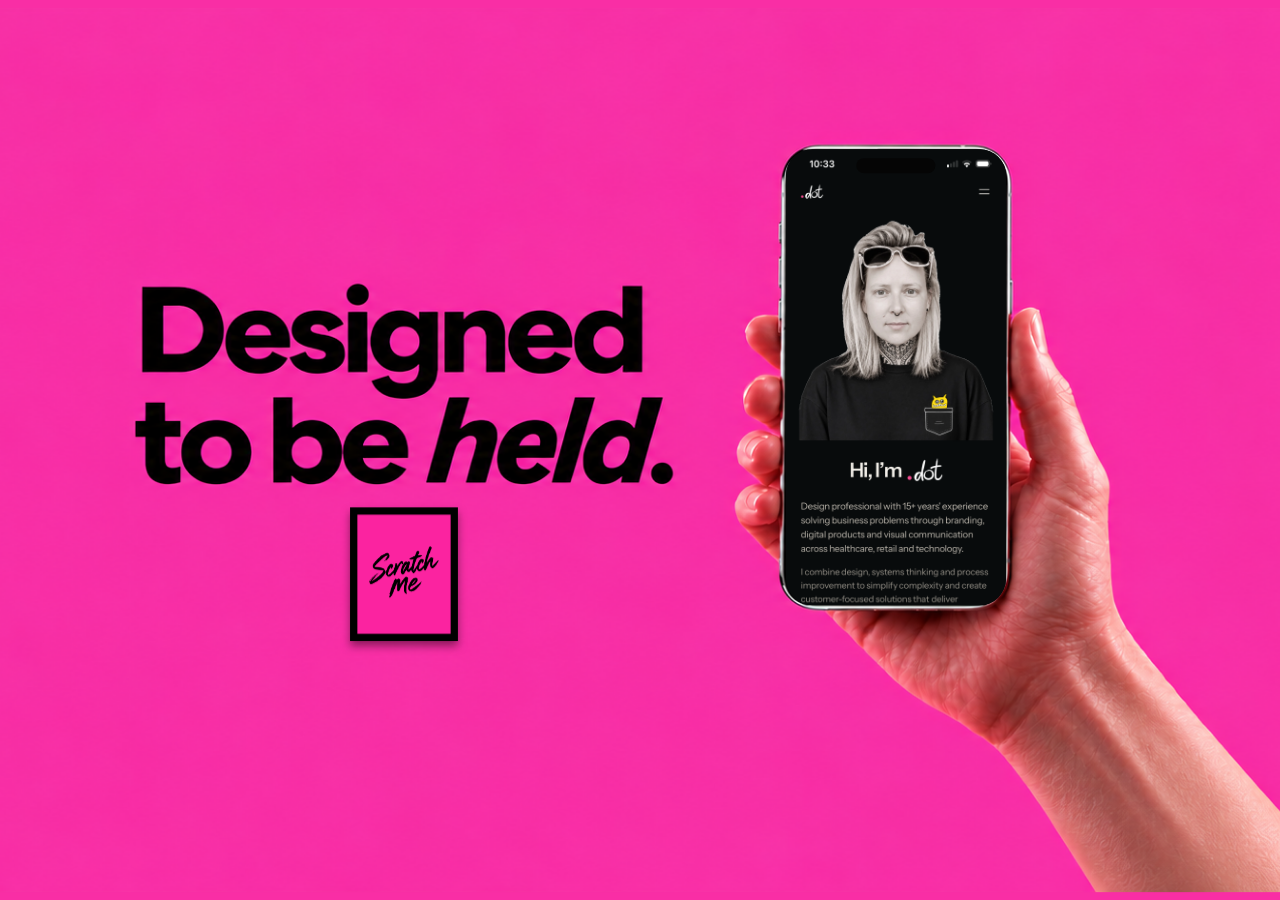
==== index.html @ 0f02c618 "Ship sharp flat scratch card at 75% size Replace the frosted overlay with the sharp black-border pin" ====
<!DOCTYPE html>
<html lang="en">
  <head>
    <meta charset="UTF-8" />
    <meta name="viewport" content="width=device-width, initial-scale=1" />
    <meta
      name="description"
      content="Dot. — design professional with 15+ years across branding, digital products and visual communication."
    />
    <title>Dot. — About</title>
    <link rel="preconnect" href="https://fonts.googleapis.com" />
    <link rel="preconnect" href="https://fonts.gstatic.com" crossorigin />
    <link
      href="https://fonts.googleapis.com/css2?family=Caveat:wght@600&family=Instrument+Sans:ital,wght@0,400;0,500;0,600;0,700;1,400&display=swap"
      rel="stylesheet"
    />
    <link rel="stylesheet" href="freedom/styles.css?v=about-42" />
    <link rel="stylesheet" href="about/theme.css?v=about-37" />
    <link rel="stylesheet" href="desktop-gate/styles.css?v=gate-18" />
  </head>
  <body class="page-about">
    <div class="desktop-gate" aria-label="Open this portfolio on your phone">
      <div class="desktop-gate__stage">
        <img
          class="desktop-gate__bg"
          src="desktop-gate/images/desktop-mobile-gate-bg.png"
          alt=""
          width="1721"
          height="914"
          decoding="async"
        />
        <div class="desktop-gate__screen" aria-hidden="true">
          <img
            class="desktop-gate__screen-img"
            src="desktop-gate/images/about-phone-screen.png"
            alt=""
            width="924"
            height="2000"
            decoding="async"
          />
          <span class="desktop-gate__island"></span>
        </div>
        <div class="desktop-gate__qr-unit">
          <div class="scratch-card">
            <div class="scratch-card__face">
              <img
                class="scratch-card__qr"
                src="desktop-gate/images/qr-design.png"
                alt="QR code — scan to open the portfolio on your phone"
                width="396"
                height="396"
                decoding="async"
              />
              <p class="scratch-card__label">Scan Me</p>
            </div>
            <canvas
              class="scratch-card__canvas"
              data-scratch-canvas
              role="img"
              aria-label="Scratch to reveal the QR code"
            ></canvas>
          </div>
        </div>
      </div>
    </div>

    <a class="skip-link" href="#main">Skip to content</a>

    <header class="site-header">
      <div class="site-header__inner">
        <a class="site-mark" href="/design/" aria-current="page">
          <picture>
            <source
              srcset="freedom/images/dot-wordmark.webp?v=nav-2"
              type="image/webp"
            />
            <img
              class="site-mark__img"
              src="freedom/images/dot-wordmark.png?v=nav-2"
              alt="Dot."
              width="396"
              height="254"
            />
          </picture>
        </a>
        <button
          class="menu-button"
          type="button"
          aria-label="Menu"
          aria-expanded="false"
          aria-controls="site-nav"
        >
          <span class="menu-button__line" aria-hidden="true"></span>
          <span class="menu-button__line" aria-hidden="true"></span>
        </button>
      </div>
      <nav id="site-nav" class="site-nav" aria-label="Primary" aria-hidden="true">
        <ul class="site-nav__list">
          <li>
            <a class="site-nav__link" href="/design/freedom/">Freedom</a>
          </li>
          <li>
            <a class="site-nav__link" href="/design/navi/">Navi</a>
          </li>
          <li>
            <a class="site-nav__link" href="/design/selected-work/">Selected Work</a>
          </li>
          <li>
            <a class="site-nav__link" href="/design/" aria-current="page">About</a>
          </li>
        </ul>
      </nav>
    </header>

    <main id="main">
      <!-- 01 INTRO -->
      <section class="about-hero" id="top" aria-labelledby="about-title">
        <figure class="about-hero__portrait reveal">
          <div class="portrait-stage">
            <picture>
              <source srcset="about/images/dot-portrait.webp" type="image/webp" />
              <img
                class="portrait-stage__photo"
                src="about/images/dot-portrait.png"
                alt="Dot., black-and-white portrait with a yellow monster peeking from a shirt pocket."
                width="1174"
                height="1329"
                decoding="async"
                fetchpriority="high"
              />
            </picture>
            <!-- Hides the baked-in monster so the animated overlay can move cleanly -->
            <img
              class="portrait-monster-blocker"
              src="about/images/monster-blocker.webp"
              alt=""
              width="1174"
              height="1329"
              decoding="async"
              aria-hidden="true"
              draggable="false"
            />
            <img
              class="portrait-monster"
              src="about/images/pocket-monster.webp"
              alt=""
              width="96"
              height="163"
              decoding="async"
              aria-hidden="true"
              draggable="false"
              data-pocket-monster
            />
            <!-- Pocket lip/fabric sits above the monster -->
            <img
              class="portrait-pocket"
              src="about/images/pocket-front.webp"
              alt=""
              width="1174"
              height="1329"
              decoding="async"
              aria-hidden="true"
              draggable="false"
            />
          </div>
        </figure>
        <div class="about-hero__copy about-wrap">
          <h1 class="about-hero__intro" id="about-title" data-intro-lockup>
            <span class="about-hero__hello">Hi, I’m</span>
            <picture class="about-hero__mark">
              <source
                srcset="about/images/dot-wordmark.webp?v=about-33"
                type="image/webp"
              />
              <img
                class="about-hero__wordmark"
                src="about/images/dot-wordmark.png?v=about-33"
                alt="Dot."
                width="396"
                height="254"
                decoding="async"
              />
            </picture>
          </h1>
          <p class="about-hero__lede reveal">
            Design professional with 15+ years' experience solving business
            problems through branding, digital products and visual communication
            across healthcare, retail and technology.
          </p>
          <p class="about-hero__body reveal">
            I combine design, systems thinking and process improvement to
            simplify complexity and create customer-focused solutions that
            deliver measurable business value.
          </p>
        </div>
      </section>

      <!-- 02 SNAPSHOT -->
      <section
        class="about-section"
        aria-labelledby="snapshot-title"
        id="snapshot"
      >
        <div class="about-wrap about-wrap--wide">
          <h2 class="about-kicker reveal" id="snapshot-title">
            Professional Snapshot
          </h2>
          <span class="about-rule reveal" aria-hidden="true"></span>

          <div class="snapshot-grid">
            <article class="snapshot-item reveal">
              <!-- person / profile outline -->
              <svg class="about-icon" viewBox="0 0 48 48" aria-hidden="true">
                <circle cx="24" cy="16" r="7.5" />
                <path d="M10 40c2.4-8.2 8.2-12.5 14-12.5S35.6 31.8 38 40" />
              </svg>
              <p class="snapshot-item__stat">15+</p>
              <p class="snapshot-item__label">
                years’ experience<br />
                across healthcare,<br />
                retail and technology
              </p>
            </article>

            <article class="snapshot-item reveal">
              <!-- medical / healthcare bag with cross -->
              <svg class="about-icon" viewBox="0 0 48 48" aria-hidden="true">
                <path d="M16 18V14.5a8 8 0 0 1 16 0V18" />
                <rect x="8" y="18" width="32" height="22" rx="3.5" />
                <path d="M24 24.5v11M18.5 30h11" />
              </svg>
              <p class="snapshot-item__stat">500+</p>
              <p class="snapshot-item__label">
                Independent pharmacies<br />
                supported
              </p>
            </article>

            <article class="snapshot-item reveal">
              <!-- buildings / business -->
              <svg class="about-icon" viewBox="0 0 48 48" aria-hidden="true">
                <path d="M6 40V18l10-8 10 8v22" />
                <path d="M16 40V22h10v18" />
                <path d="M26 40V16l8-6 8 5v25" />
                <path d="M6 40h36" />
                <path d="M19.5 26h3M19.5 31h3M31.5 24h3M31.5 29h3" />
              </svg>
              <p class="snapshot-item__stat">8</p>
              <p class="snapshot-item__label">
                brands &amp; businesses<br />
                managed across a<br />
                fast-paced, shared<br />
                services environment
              </p>
            </article>

            <article class="snapshot-item reveal">
              <!-- CV brain mark (supplied icon) -->
              <img
                class="about-icon about-icon--img"
                src="about/images/brain-icon.webp"
                alt=""
                width="48"
                height="48"
                decoding="async"
              />
              <p class="snapshot-item__stat">AI</p>
              <p class="snapshot-item__label">
                as a bridge<br />
                between human<br />
                creativity and smarter<br />
                solutions
              </p>
            </article>
          </div>
        </div>
      </section>

      <!-- 03 EXPERTISE -->
      <section
        class="about-section"
        aria-labelledby="expertise-title"
        id="expertise"
      >
        <div class="about-wrap">
          <h2 class="about-kicker reveal" id="expertise-title">
            Areas of Expertise
          </h2>
          <span class="about-rule reveal" aria-hidden="true"></span>

          <div class="expertise-stack">
            <div class="expertise-block reveal">
              <!-- person + star -->
              <svg class="about-icon" viewBox="0 0 48 48" aria-hidden="true">
                <circle cx="18" cy="15" r="6.5" />
                <path d="M6 38c2-7.2 7-11 12-11" />
                <path
                  d="M33.5 11.5l1.6 3.4 3.7.5-2.7 2.6.7 3.7-3.3-1.8-3.3 1.8.7-3.7-2.7-2.6 3.7-.5z"
                />
              </svg>
              <h3 class="expertise-block__title">
                Strategy &amp;<br />
                Leadership
              </h3>
              <ul class="expertise-list">
                <li>Systems thinking</li>
                <li>Process improvement</li>
                <li>Stakeholder management</li>
                <li>Cross-functional collaboration</li>
                <li>Project delivery</li>
              </ul>
            </div>

            <div class="expertise-block reveal">
              <!-- pencil -->
              <svg class="about-icon" viewBox="0 0 48 48" aria-hidden="true">
                <path d="M28.5 8.5l11 11L20 39H9V28L28.5 8.5z" />
                <path d="M24.5 12.5l11 11" />
                <path d="M9 39l4.5-1.2" />
              </svg>
              <h3 class="expertise-block__title">
                Design &amp;<br />
                Communication
              </h3>
              <ul class="expertise-list">
                <li>Brand strategy</li>
                <li>Visual communication</li>
                <li>UX/UI collaboration</li>
                <li>Executive presentation design</li>
                <li>Information architecture</li>
              </ul>
            </div>
          </div>
        </div>
      </section>

      <!-- 04 PERSONALITY -->
      <section class="about-quote" aria-label="Personality">
        <div class="about-wrap">
          <figure class="about-quote__bubble" data-quote-bubble>
            <span class="about-quote__mark" aria-hidden="true">“</span>
            <blockquote class="about-quote__body">
              <p class="about-quote__lead">
                Some days<br />
                I amaze myself.
              </p>
              <p class="about-quote__aside">
                Other days<br />
                I put my keys in the<br />
                <span class="about-quote__punch">fridge.</span>
              </p>
            </blockquote>
          </figure>
        </div>
      </section>

      <!-- 05 CAREER -->
      <section
        class="about-section"
        aria-labelledby="career-title"
        id="career"
      >
        <div class="about-wrap">
          <h2 class="about-kicker reveal" id="career-title">
            Career Experience
          </h2>
          <span class="about-rule reveal" aria-hidden="true"></span>

          <div class="career-timeline" data-career-timeline>
            <div class="career-timeline__rail" aria-hidden="true"></div>
            <div class="career-timeline__dot" aria-hidden="true"></div>

            <article class="career-entry reveal">
              <p class="career-entry__dates">2020 – Present</p>
              <h3 class="career-entry__role">
                Design Manager | NAVI Group | Dublin
              </h3>
              <p class="career-entry__summary">
                Provide strategic creative support across multiple healthcare,
                retail and technology businesses within the NAVI Group,
                balancing competing priorities while maintaining consistent
                brand standards and delivering commercially focused design
                solutions.
              </p>
              <ul class="career-entry__list">
                <li>
                  Support integrated campaigns across hundreds of independent
                  pharmacies.
                </li>
                <li>
                  Maintain brand consistency across CarePlus Pharmacy, StayWell
                  Pharmacy, Axium Buying Group, ScreenVend, DispenSense and
                  Thera Pharmaceuticals.
                </li>
                <li>
                  Produce strategic presentations and communications for An
                  Post, Pfizer, Brown Thomas, Dunnes Stores, Arnotts and
                  Uniphar.
                </li>
                <li>
                  Develop concepts from initial brief through production while
                  maintaining exceptional quality and attention to detail.
                </li>
                <li>
                  Lead branding, marketing campaigns, packaging, digital
                  communications and customer-facing creative projects.
                </li>
                <li>
                  Manage mobile applications, touchscreen interfaces, ordering
                  platforms and executive presentations.
                </li>
                <li>
                  Partner with commercial, marketing, software development and
                  senior leadership teams to translate business requirements
                  into practical visual solutions.
                </li>
                <li>
                  Introduce structured creative workflows that strengthen
                  collaboration and reduce rework.
                </li>
              </ul>
            </article>

            <article class="career-entry reveal">
              <p class="career-entry__dates">2018 – 2020</p>
              <h3 class="career-entry__role">
                Senior Graphic Designer | NAVI Group | Dublin
              </h3>
              <ul class="career-entry__list">
                <li>
                  Delivered integrated print, digital and experiential
                  campaigns across multiple organisations.
                </li>
                <li>
                  Produced executive presentations, conference branding,
                  exhibition graphics, promotional materials and advertising
                  campaigns.
                </li>
                <li>
                  Maintained brand standards, design systems and visual
                  consistency across multiple organisations.
                </li>
                <li>
                  Collaborated with UX, marketing and commercial teams to
                  improve customer experience and campaign effectiveness.
                </li>
                <li>
                  Supported annual conferences through stage concepts,
                  invitations, signage, awards, sponsorship materials and
                  presentations.
                </li>
              </ul>
            </article>

            <article class="career-entry reveal">
              <p class="career-entry__dates">2016 – 2018</p>
              <h3 class="career-entry__role">
                Graphic Designer | CarePlus Pharmacy, Axium Buying Group &amp;
                Thera Pharmaceuticals | Dublin
              </h3>
              <ul class="career-entry__list">
                <li>
                  Managed monthly promotional campaigns across print and digital
                  platforms.
                </li>
                <li>
                  Designed catalogues, POS, vehicle graphics, seasonal
                  campaigns, online banners and customer communications.
                </li>
                <li>
                  Worked closely with commercial and marketing teams to support
                  sales objectives and strengthen brand awareness.
                </li>
                <li>
                  Balanced multiple projects while ensuring consistency,
                  accuracy and on-time delivery.
                </li>
              </ul>
            </article>

            <article class="career-entry career-entry--freelance reveal">
              <p class="career-entry__dates">Freelance</p>
              <h3 class="career-entry__role">
                Brand &amp; Design Consultant
              </h3>
              <p class="career-entry__summary">
                Worked directly with business owners to understand their goals
                before developing brands and visual communication that supported
                their business. The freedom to work closely with clients allowed
                me to challenge ideas, simplify complexity and create practical
                design solutions rather than simply responding to a brief.
              </p>
            </article>
          </div>
        </div>
      </section>

      <!-- 06 EDUCATION -->
      <section
        class="about-section"
        aria-labelledby="education-title"
        id="education"
      >
        <div class="about-wrap">
          <h2 class="about-kicker reveal" id="education-title">Education</h2>
          <span class="about-rule reveal" aria-hidden="true"></span>
          <p class="edu-title reveal">Bachelor of Design (Honours)</p>
          <p class="edu-meta reveal">
            Visual Communication<br />
            National College of Art &amp; Design (NCAD), Dublin
          </p>
          <p class="edu-dates reveal">2005–2009</p>
        </div>
      </section>

      <!-- 08 AI PHILOSOPHY -->
      <section
        class="about-section about-section--tight"
        aria-labelledby="ai-title"
        id="ai"
      >
        <div class="about-wrap">
          <h2 class="about-kicker reveal" id="ai-title">AI Philosophy</h2>
          <span class="about-rule reveal" aria-hidden="true"></span>
          <p class="ai-copy reveal">
            AI doesn't replace good design - it amplifies good thinking. I use
            it to research, challenge assumptions, organise information,
            accelerate production and bridge the gap between business problems
            and creative solutions.
            <strong
              >The thinking, judgement and decisions remain human.</strong
            >
          </p>
        </div>
      </section>

      <!-- 09 CV SKILL ICONS (traced from CV icon row) -->
      <section
        class="about-section about-section--tight about-section--apps"
        aria-label="Applications"
        id="apps"
      >
        <div class="about-wrap">
          <ul class="app-icons reveal">
            <li>
              <svg class="app-icon" viewBox="0 0 40 40" aria-hidden="true">
                <rect x="3.2" y="3.2" width="33.6" height="33.6" rx="8.2" />
                <text x="20" y="26.8" text-anchor="middle" class="app-icon__mark">
                  Ai
                </text>
              </svg>
              <span class="visually-hidden">Adobe Illustrator</span>
            </li>
            <li>
              <svg class="app-icon" viewBox="0 0 40 40" aria-hidden="true">
                <rect x="3.2" y="3.2" width="33.6" height="33.6" rx="8.2" />
                <text x="20" y="26.8" text-anchor="middle" class="app-icon__mark">
                  Id
                </text>
              </svg>
              <span class="visually-hidden">Adobe InDesign</span>
            </li>
            <li>
              <svg class="app-icon" viewBox="0 0 40 40" aria-hidden="true">
                <rect x="3.2" y="3.2" width="33.6" height="33.6" rx="8.2" />
                <text x="20" y="26.8" text-anchor="middle" class="app-icon__mark">
                  Ps
                </text>
              </svg>
              <span class="visually-hidden">Adobe Photoshop</span>
            </li>
            <li>
              <img
                class="app-icon app-icon--img"
                src="about/images/fi-icon.webp"
                alt=""
                width="40"
                height="40"
                decoding="async"
              />
              <span class="visually-hidden">Fi</span>
            </li>
            <li>
              <img
                class="app-icon app-icon--img"
                src="about/images/tilda-icon.webp"
                alt=""
                width="40"
                height="40"
                decoding="async"
              />
              <span class="visually-hidden">Tilda</span>
            </li>
            <li>
              <img
                class="app-icon app-icon--img"
                src="about/images/figma-icon.webp"
                alt=""
                width="40"
                height="40"
                decoding="async"
              />
              <span class="visually-hidden">Figma</span>
            </li>
            <li>
              <svg class="app-icon" viewBox="0 0 40 40" aria-hidden="true">
                <g transform="translate(20,20)">
                  <path
                    d="M-1.6-3.4C-1.6-8.5-4.8-12.2-8.6-12.2C-12.4-12.2-14.8-8.8-14.8-5.2C-14.8-1.2-11.2 1.6-7.2 3.4C-4.2 4.8-1.6 4.2-1.6 1.2"
                  />
                  <path
                    d="M-1.6-3.4C-1.6-8.5-4.8-12.2-8.6-12.2C-12.4-12.2-14.8-8.8-14.8-5.2C-14.8-1.2-11.2 1.6-7.2 3.4C-4.2 4.8-1.6 4.2-1.6 1.2"
                    transform="rotate(60)"
                  />
                  <path
                    d="M-1.6-3.4C-1.6-8.5-4.8-12.2-8.6-12.2C-12.4-12.2-14.8-8.8-14.8-5.2C-14.8-1.2-11.2 1.6-7.2 3.4C-4.2 4.8-1.6 4.2-1.6 1.2"
                    transform="rotate(120)"
                  />
                  <path
                    d="M-1.6-3.4C-1.6-8.5-4.8-12.2-8.6-12.2C-12.4-12.2-14.8-8.8-14.8-5.2C-14.8-1.2-11.2 1.6-7.2 3.4C-4.2 4.8-1.6 4.2-1.6 1.2"
                    transform="rotate(180)"
                  />
                  <path
                    d="M-1.6-3.4C-1.6-8.5-4.8-12.2-8.6-12.2C-12.4-12.2-14.8-8.8-14.8-5.2C-14.8-1.2-11.2 1.6-7.2 3.4C-4.2 4.8-1.6 4.2-1.6 1.2"
                    transform="rotate(240)"
                  />
                  <path
                    d="M-1.6-3.4C-1.6-8.5-4.8-12.2-8.6-12.2C-12.4-12.2-14.8-8.8-14.8-5.2C-14.8-1.2-11.2 1.6-7.2 3.4C-4.2 4.8-1.6 4.2-1.6 1.2"
                    transform="rotate(300)"
                  />
                  <polygon
                    points="0,-2.6 2.25,-1.3 2.25,1.3 0,2.6 -2.25,1.3 -2.25,-1.3"
                  />
                </g>
              </svg>
              <span class="visually-hidden">ChatGPT / OpenAI</span>
            </li>
            <li>
              <img
                class="app-icon app-icon--img"
                src="about/images/claude-icon.webp"
                alt=""
                width="40"
                height="40"
                decoding="async"
              />
              <span class="visually-hidden">Claude</span>
            </li>
            <li>
              <img
                class="app-icon app-icon--img"
                src="about/images/cursor-icon.webp"
                alt=""
                width="40"
                height="40"
                decoding="async"
              />
              <span class="visually-hidden">Cursor</span>
            </li>
            <li>
              <img
                class="app-icon app-icon--img"
                src="about/images/codecrafters-icon.webp"
                alt=""
                width="40"
                height="40"
                decoding="async"
              />
              <span class="visually-hidden">Codecrafters</span>
            </li>
            <li>
              <img
                class="app-icon app-icon--img"
                src="about/images/brain-icon.webp"
                alt=""
                width="40"
                height="40"
                decoding="async"
              />
              <span class="visually-hidden">Thinking</span>
            </li>
          </ul>
        </div>
      </section>
</main>

    <nav class="site-end-nav" aria-label="Site">
      <ul class="site-end-nav__list">
        <li>
          <a class="site-end-nav__link" href="/design/freedom/">Freedom</a>
        </li>
        <li>
          <a class="site-end-nav__link" href="/design/navi/">Navi</a>
        </li>
        <li>
          <a class="site-end-nav__link" href="/design/selected-work/">Selected Work</a>
        </li>
        <li>
          <a class="site-end-nav__link is-current" href="/design/" aria-current="page">About</a>
        </li>
      </ul>
    </nav>

    <script src="freedom/main.js?v=about-37" defer></script>
    <script src="about/about.js?v=about-37" defer></script>
    <script src="desktop-gate/gate.js?v=gate-18" defer></script>
  </body>
</html>
---- freedom/styles.css ----
/* Freedom — Case Study
   Mobile-first. Art direction follows the approved mockup.
   Product imagery uses supplied presentation assets only. */

:root {
  --bg: #080b0c;
  --text: #f2efe9;
  --text-muted: #9a958c;
  --text-soft: #c4beb4;
  --accent: #e7b89b;
  --line: rgba(242, 239, 233, 0.1);
  --bubble: rgba(20, 24, 26, 0.88);
  --pad-x: clamp(24px, 6.8vw, 28px);
  --section-gap: clamp(100px, 28vw, 140px);
  --label-gap: clamp(24px, 7vw, 32px);
  --title-gap: clamp(24px, 7vw, 32px);
  --visual-gap: clamp(40px, 12vw, 56px);
  --header-h: 56px;
  --ease-out: cubic-bezier(0.22, 1, 0.36, 1);
  color-scheme: dark;
}

*,
*::before,
*::after {
  box-sizing: border-box;
}

html {
  scroll-behavior: smooth;
  -webkit-text-size-adjust: 100%;
  text-size-adjust: 100%;
}

@media (prefers-reduced-motion: reduce) {
  html {
    scroll-behavior: auto;
  }
}

body {
  margin: 0;
  min-height: 100vh;
  background: var(--bg);
  color: var(--text);
  font-family: "Instrument Sans", system-ui, sans-serif;
  font-size: 1.0625rem;
  line-height: 1.65;
  font-weight: 400;
  letter-spacing: -0.011em;
  -webkit-font-smoothing: antialiased;
  -moz-osx-font-smoothing: grayscale;
  overflow-x: clip;
}

img {
  display: block;
  max-width: 100%;
  height: auto;
}

figure {
  margin: 0;
}

a {
  color: inherit;
  text-decoration: none;
}

button {
  font: inherit;
  color: inherit;
  background: none;
  border: 0;
  padding: 0;
  cursor: pointer;
}

.skip-link {
  position: absolute;
  top: 0;
  left: var(--pad-x);
  z-index: 100;
  padding: 0.65rem 0.9rem;
  background: var(--text);
  color: var(--bg);
  border-radius: 0 0 6px 6px;
  transform: translateY(-120%);
  transition: transform 0.2s var(--ease-out);
}

.skip-link:focus {
  transform: translateY(0);
  outline: 2px solid var(--accent);
  outline-offset: 2px;
}

/* ——— Header ——— */

.site-header {
  position: sticky;
  top: 0;
  z-index: 50;
  background: var(--bg);
}

.site-header__inner {
  display: flex;
  align-items: center;
  justify-content: space-between;
  height: var(--header-h);
  padding: 0 var(--pad-x);
  max-width: 72rem;
  margin: 0 auto;
}

.site-mark {
  display: inline-flex;
  align-items: center;
  line-height: 0;
  padding: 0.45rem 0;
  color: inherit;
  text-decoration: none;
}

.site-mark picture {
  display: block;
  line-height: 0;
}

.site-mark__img {
  display: block;
  height: 1.55rem;
  width: auto;
  max-width: none;
}

.menu-button {
  display: grid;
  gap: 6px;
  width: 44px;
  height: 44px;
  place-content: center;
  margin-right: -10px;
  opacity: 0.9;
  position: relative;
  z-index: 52;
}

.menu-button__line {
  display: block;
  width: 18px;
  height: 1.5px;
  background: var(--text);
  transition: transform 0.25s var(--ease-out), opacity 0.2s var(--ease-out);
}

.menu-button[aria-expanded="true"] .menu-button__line:first-child {
  transform: translateY(3.75px) rotate(45deg);
}

.menu-button[aria-expanded="true"] .menu-button__line:last-child {
  transform: translateY(-3.75px) rotate(-45deg);
}

/* ——— Site nav (burger) ——— */

.site-nav {
  position: fixed;
  inset: var(--header-h) 0 0 0;
  z-index: 48;
  background: var(--bg);
  padding: clamp(2.25rem, 9vw, 3.75rem) var(--pad-x) clamp(3rem, 10vw, 4.5rem);
  opacity: 0;
  visibility: hidden;
  pointer-events: none;
  transition:
    opacity 0.28s var(--ease-out),
    visibility 0.28s var(--ease-out);
}

.site-nav.is-open {
  opacity: 1;
  visibility: visible;
  pointer-events: auto;
}

.site-nav__list {
  list-style: none;
  margin: 0 auto;
  padding: 0;
  max-width: 72rem;
  display: flex;
  flex-direction: column;
  gap: clamp(1.15rem, 4vw, 1.6rem);
}

.site-nav__link {
  display: inline-block;
  font-size: clamp(1.85rem, 8vw, 2.75rem);
  font-weight: 600;
  letter-spacing: -0.035em;
  line-height: 1.1;
  color: var(--text);
  transition: color 0.2s var(--ease-out);
}

.site-nav__link:hover,
.site-nav__link:focus-visible {
  color: var(--accent);
  outline: none;
}

.site-nav__link[aria-current="page"] {
  color: var(--accent);
}

body.nav-open {
  overflow: hidden;
}

/* ——— Layout ——— */

.section {
  padding-block: var(--section-gap);
}

.section--hero {
  padding-top: clamp(1.75rem, 6vw, 2.75rem);
  padding-bottom: calc(var(--section-gap) / 2);
}

.section__inner {
  width: 100%;
  max-width: 42rem;
  margin: 0 auto;
  padding-inline: var(--pad-x);
}

/* ——— Type ——— */

.eyebrow {
  margin: 0 0 var(--label-gap);
  font-size: 0.75rem;
  font-weight: 500;
  letter-spacing: 0.14em;
  text-transform: uppercase;
  color: var(--accent);
}

.section-label {
  margin: 0 0 var(--label-gap);
  font-size: 0.75rem;
  font-weight: 500;
  letter-spacing: 0.12em;
  text-transform: uppercase;
  color: var(--accent);
}

.hero__title,
.section-title {
  margin: 0;
  font-weight: 600;
  letter-spacing: -0.035em;
  line-height: 1.12;
  color: var(--text);
  text-wrap: pretty;
}

.hero__title {
  font-size: clamp(1.9rem, 7.4vw, 2.4rem);
  max-width: 17ch;
}

.section-title {
  font-size: clamp(1.65rem, 6.6vw, 2.1rem);
  max-width: 17ch;
}

.lede {
  margin: var(--title-gap) 0 0;
  max-width: 32ch;
  font-size: clamp(1.05rem, 3.8vw, 1.15rem);
  line-height: 1.55;
  color: var(--text-soft);
  text-wrap: pretty;
}

.body-copy {
  margin: var(--title-gap) 0 0;
  max-width: 36rem;
  font-size: 1.0625rem;
  line-height: 1.7;
  color: var(--text-soft);
  text-wrap: pretty;
}

.statement {
  margin: var(--title-gap) 0 0;
  max-width: 15ch;
  font-size: clamp(1.75rem, 7vw, 2.2rem);
  font-weight: 600;
  letter-spacing: -0.038em;
  line-height: 1.15;
  color: var(--text);
  text-wrap: pretty;
}

.section--problem .body-copy {
  margin-top: clamp(1.75rem, 5vw, 2.25rem);
}

/* Problem section: 64px below final bubble to next section label */
.section--problem {
  padding-top: calc(var(--section-gap) / 2);
  padding-bottom: 0;
  margin-bottom: calc(64px - var(--section-gap));
}

/* Halve empty space after Overview mockup before section 03 */
.section--idea {
  padding-bottom: calc(var(--section-gap) / 2);
}

.section--sides {
  padding-top: calc(var(--section-gap) / 2);
  padding-bottom: calc(var(--section-gap) / 2);
}

/* Part two: match Section 01 vertical rhythm */
.section--companions,
.section--privacy,
.section--demo,
.section--role {
  padding-top: calc(var(--section-gap) / 2);
  padding-bottom: calc(var(--section-gap) / 2);
}

/* Tighten only the personality → process transition (~30%) */
.section--personality {
  padding-top: calc(var(--section-gap) / 2);
  padding-bottom: calc(var(--section-gap) * 0.35);
}

.section--process {
  padding-top: calc(var(--section-gap) * 0.35);
  padding-bottom: calc(var(--section-gap) / 2);
}

/* ——— Emotional fragments (centred vertical stack) ——— */

.fragments {
  display: flex;
  flex-direction: column;
  align-items: center;
  gap: 20px;
  width: 100%;
  margin: 64px 0 0;
  padding: 0;
  min-height: 0;
  height: auto;
  justify-content: flex-start;
}

.fragment {
  position: relative;
  margin: 0;
  width: calc(100% - 48px);
  max-width: none;
  box-sizing: border-box;
  padding: 24px 30px;
  border-radius: 0.75rem;
  background: var(--bubble);
  border: 1px solid rgba(242, 239, 233, 0.08);
  box-shadow: 0 10px 28px rgba(0, 0, 0, 0.28);
  font-size: clamp(1.05rem, 4.2vw, 1.2rem);
  font-weight: 500;
  font-style: italic;
  letter-spacing: -0.02em;
  line-height: 1.35;
  color: var(--text);
  text-align: center;
  text-wrap: pretty;
  align-self: center;
  display: flex;
  align-items: center;
  justify-content: center;
}

/* Speech-bubble tail — bottom centre */
.fragment::after {
  content: "";
  position: absolute;
  bottom: -5px;
  left: 50%;
  width: 10px;
  height: 10px;
  margin-left: -5px;
  background: var(--bubble);
  border-right: 1px solid rgba(242, 239, 233, 0.08);
  border-bottom: 1px solid rgba(242, 239, 233, 0.08);
  transform: rotate(45deg);
}

/* Same width for all — content may wrap to ≤2 lines */
.fragment:nth-child(1),
.fragment:nth-child(2),
.fragment:nth-child(3),
.fragment:nth-child(4) {
  max-width: none;
  width: calc(100% - 48px);
}

/* Prefer single-line short phrases */
.fragment:nth-child(2),
.fragment:nth-child(3) {
  white-space: nowrap;
}

/* ——— Presentation visuals ——— */

.visual {
  width: 100vw;
  max-width: none;
  margin: var(--visual-gap) 0 0;
  margin-inline: calc(50% - 50vw);
}

.visual img {
  width: 100%;
  height: auto;
  background: var(--bg);
}

/* Hero & Idea stay edge-integrated — no card chrome */
.visual--hero,
.visual--idea {
  width: 100vw;
}

/* Patricia cinematic mockup — full-bleed on mobile like Overview */
.visual--patricia {
  width: 100vw;
  max-width: none;
  margin-top: var(--visual-gap);
  margin-inline: calc(50% - 50vw);
}

.visual--patricia img {
  width: 100%;
  height: auto;
  background: var(--bg);
}

/* ——— Concepts ——— */

.concepts {
  display: grid;
  gap: 1.5rem;
  margin-top: clamp(2rem, 7vw, 2.75rem);
}

.concept {
  padding-top: 1.15rem;
  border-top: 1px solid var(--line);
}

.concept__label {
  margin: 0 0 0.4rem;
  font-size: 0.75rem;
  font-weight: 500;
  letter-spacing: 0.14em;
  text-transform: uppercase;
  color: var(--accent);
}

.concept__text {
  margin: 0;
  font-size: 1.125rem;
  line-height: 1.45;
  color: var(--text);
  letter-spacing: -0.015em;
}

.section--sides .body-copy {
  margin-top: clamp(2rem, 6vw, 2.5rem);
}

/* ——— Second half ——— */

.support-line {
  margin: clamp(1.5rem, 5vw, 2rem) 0 0;
  max-width: 28ch;
  font-size: 1.125rem;
  font-weight: 500;
  letter-spacing: -0.02em;
  line-height: 1.45;
  color: var(--text);
  text-wrap: pretty;
}

.support-line--centred {
  max-width: 28rem;
  margin-inline: auto;
  padding-inline: var(--pad-x);
  text-align: center;
  margin-top: clamp(2rem, 6vw, 2.75rem);
  margin-bottom: clamp(2.5rem, 8vw, 3.5rem);
}

.subhead {
  margin: 0;
  font-size: clamp(1.35rem, 5vw, 1.65rem);
  font-weight: 600;
  letter-spacing: -0.03em;
  line-height: 1.2;
  color: var(--text);
  text-wrap: pretty;
  max-width: 16ch;
}

.section-title--xl {
  font-size: clamp(2.35rem, 10vw, 3.25rem);
  max-width: 10ch;
}

.statement--wide {
  max-width: 14ch;
  margin-top: clamp(3rem, 10vw, 4.5rem);
}

.section__split {
  display: flex;
  flex-direction: column;
  gap: var(--visual-gap);
  width: 100%;
  max-width: 72rem;
  margin: 0 auto;
}

.section__copy {
  padding-inline: var(--pad-x);
  max-width: 42rem;
}

.section__inner--wide {
  max-width: 42rem;
}

.section__inner--personality {
  margin-top: clamp(2.5rem, 8vw, 3.5rem);
  text-align: center;
}

.section__inner--personality .support-line {
  margin-inline: auto;
  text-align: center;
}

.visual--companions,
.visual--note,
.visual--life {
  width: 100vw;
  max-width: none;
  margin-inline: calc(50% - 50vw);
  margin-top: 0;
}

.visual--landscape {
  width: 100vw;
  margin-inline: calc(50% - 50vw);
  margin-top: var(--visual-gap);
}

/* Demo onboarding: larger mobile impact via cover crop */
.visual--demo-onboarding {
  margin-top: var(--visual-gap);
}

.visual--japan {
  margin-top: 0;
  width: 100vw;
  margin-inline: calc(50% - 50vw);
}

.section__split--demo {
  margin-top: 0;
  gap: clamp(2rem, 7vw, 3rem);
}

.section__split--demo .section__copy {
  max-width: 42rem;
}

.section__split--demo .section__copy .body-copy:first-of-type {
  margin-top: var(--title-gap);
}

.pull-quote--note {
  margin-top: clamp(2.5rem, 8vw, 3.5rem);
  margin-bottom: clamp(1.75rem, 5vw, 2.25rem);
  padding-block: clamp(2rem, 6vw, 2.75rem);
  border-block: 1px solid var(--line);
  text-align: center;
}

.pull-quote--note p {
  margin: 0 auto;
  max-width: 16ch;
  font-size: clamp(1.55rem, 6vw, 2rem);
  font-weight: 500;
  font-style: italic;
  letter-spacing: -0.03em;
  line-height: 1.25;
  color: var(--text);
  text-wrap: pretty;
}

/* Process */
.process-list {
  display: grid;
  gap: clamp(2.5rem, 8vw, 3.5rem);
  margin-top: clamp(3rem, 10vw, 4.5rem);
}

.process-item__index {
  margin: 0 0 0.5rem;
  font-size: 0.75rem;
  font-weight: 500;
  letter-spacing: 0.14em;
  color: var(--accent);
}

.process-item__title {
  margin: 0 0 0.75rem;
  font-size: clamp(1.25rem, 4.5vw, 1.45rem);
  font-weight: 600;
  letter-spacing: -0.025em;
  color: var(--text);
}

.process-item__body {
  margin: 0;
  max-width: 34ch;
  font-size: 1.0625rem;
  line-height: 1.65;
  color: var(--text-soft);
  text-wrap: pretty;
}

/* Role */
.role-list {
  list-style: none;
  margin: clamp(2.5rem, 8vw, 3.5rem) 0 0;
  padding: 0;
  display: grid;
  gap: 0.85rem;
}

.role-list li {
  position: relative;
  font-size: clamp(1.15rem, 4.2vw, 1.35rem);
  font-weight: 500;
  letter-spacing: -0.02em;
  line-height: 1.35;
  color: var(--text);
  padding-bottom: 0.85rem;
  border-bottom: none;
}

/* Solid 1px project-accent divider — not border (avoids hairline washout / stale grey) */
.role-list li::after {
  content: "";
  position: absolute;
  left: 0;
  right: 0;
  bottom: 0;
  height: 1px;
  background-color: var(--accent);
  pointer-events: none;
}

.closing {
  margin-top: clamp(5rem, 16vw, 8rem);
  padding-block: clamp(3.5rem, 12vw, 5.5rem);
  border-block: 1px solid var(--line);
  text-align: center;
}

.closing__statement {
  margin: 0 auto;
  max-width: 14ch;
  font-size: clamp(1.85rem, 7.5vw, 2.75rem);
  font-weight: 600;
  letter-spacing: -0.04em;
  line-height: 1.15;
  color: var(--text);
  text-wrap: pretty;
}

.project-nav {
  padding-block: clamp(3rem, 10vw, 4.5rem);
}

.project-nav__label {
  margin: 0 0 0.5rem;
  font-size: 0.75rem;
  font-weight: 500;
  letter-spacing: 0.12em;
  text-transform: uppercase;
  color: var(--text-muted);
}

.project-nav__link {
  display: inline-block;
  font-size: clamp(1.35rem, 5vw, 1.75rem);
  font-weight: 600;
  letter-spacing: -0.03em;
  color: var(--text);
  border-bottom: 1px solid transparent;
  transition: border-color 0.2s var(--ease-out), color 0.2s var(--ease-out);
}

.project-nav__link:hover,
.project-nav__link:focus-visible {
  color: var(--accent);
  border-bottom-color: var(--accent);
  outline: none;
}

/* Life happens (within Section 07) */
.life-happens {
  margin-top: clamp(4rem, 12vw, 5.5rem);
  padding-top: clamp(3rem, 9vw, 4rem);
  border-top: 1px solid var(--line);
}

.phrase-em {
  font-weight: 600;
  color: var(--text);
  font-style: italic;
}

.section__split--life {
  gap: var(--visual-gap);
}

.section__split--life .section__copy .body-copy:first-of-type {
  margin-top: var(--title-gap);
}

.section__split--life .support-line {
  max-width: 22ch;
}

/*
  Mobile: major mockups match Overview — edge-to-edge breakout.
  Landscape assets gain height via cover so phones/UI stay large.
*/
@media (max-width: 767.98px) {
  .visual--companions,
  .visual--note,
  .visual--life,
  .visual--japan,
  .visual--demo-onboarding {
    width: 100vw;
    max-width: none;
    margin-inline: calc(50% - 50vw);
  }

  .visual--companions img,
  .visual--note img {
    width: 100%;
    height: auto;
  }

  .visual--demo-onboarding {
    height: min(138vw, 560px);
    overflow: hidden;
    background: var(--bg);
  }

  .visual--demo-onboarding img {
    width: 100%;
    height: 100%;
    object-fit: cover;
    object-position: center center;
  }

  .visual--japan {
    height: min(125vw, 520px);
    overflow: hidden;
    background: var(--bg);
  }

  .visual--japan img {
    width: 100%;
    height: 100%;
    object-fit: cover;
    object-position: center 40%;
  }

  .visual--life {
    height: min(108vw, 450px);
    overflow: hidden;
    background: var(--bg);
  }

  .visual--life img {
    width: 100%;
    height: 100%;
    object-fit: cover;
    object-position: 42% center;
  }
}

/* ——— Footer ——— */

.site-footer {
  padding-block: 3rem 4.5rem;
  border-top: 1px solid var(--line);
}

.site-footer__note {
  margin: 0;
  font-size: 0.8125rem;
  letter-spacing: 0.06em;
  text-transform: uppercase;
  color: var(--text-muted);
}

/* ——— Site end navigation (shared) ——— */

.site-end-nav {
  max-width: 72rem;
  margin: clamp(2.5rem, 8vw, 3.5rem) auto 0;
  padding: 0 var(--pad-x) clamp(3rem, 12vw, 4rem);
}

.site-end-nav::before {
  content: "";
  display: block;
  height: 1px;
  background-color: #f04b8d;
  margin-bottom: clamp(0.5rem, 2vw, 0.625rem);
}

.site-end-nav__list {
  list-style: none;
  margin: 0;
  padding: 0;
  display: flex;
  flex-direction: column;
  align-items: flex-start;
  gap: 0.12rem;
}

.site-end-nav__link {
  display: inline-block;
  font-size: clamp(1rem, 3.4vw, 1.0625rem); /* ~16–17px */
  font-weight: 400;
  letter-spacing: -0.015em;
  line-height: 1.28;
  color: var(--text);
  text-decoration: none;
  transition: color 0.2s var(--ease-out);
}

.site-end-nav__link:hover,
.site-end-nav__link:focus-visible {
  color: var(--text);
  outline: none;
}

.site-end-nav__link.is-current,
.site-end-nav__link[aria-current="page"] {
  color: #f04b8d;
  font-weight: 500;
  pointer-events: none;
}

/* ——— Reveal motion ——— */

.reveal {
  opacity: 1;
  transform: none;
}

.js-ready .reveal {
  opacity: 0;
  transform: translateY(12px);
  transition:
    opacity 0.7s var(--ease-out),
    transform 0.7s var(--ease-out);
}

.js-ready .reveal.is-visible {
  opacity: 1;
  transform: none;
}

@media (prefers-reduced-motion: reduce) {
  .js-ready .reveal {
    opacity: 1;
    transform: none;
    transition: none;
  }
}

/* Desktop / tablet refinements */
@media (min-width: 768px) {
  .section__inner {
    max-width: 48rem;
  }

  .section__copy {
    max-width: 48rem;
  }

  .visual--hero,
  .visual--idea {
    width: min(100vw, 28rem);
    margin-inline: auto;
  }

  .visual--patricia {
    width: min(42vw, 26rem);
    margin-inline: auto;
  }

  .visual--companions,
  .visual--note {
    width: min(48vw, 26rem);
    margin-inline: auto;
  }

  .visual--life {
    width: min(92vw, 40rem);
    margin-inline: auto;
  }

  .visual--landscape,
  .visual--japan {
    width: min(92vw, 56rem);
    margin-inline: auto;
  }

  .visual--demo-onboarding {
    width: min(92vw, 56rem);
    height: auto;
    margin-inline: auto;
  }

  .visual--demo-onboarding img {
    width: 100%;
    height: auto;
    object-fit: contain;
  }

  .process-list {
    grid-template-columns: repeat(3, 1fr);
    gap: 2rem;
  }

  .role-list {
    grid-template-columns: repeat(3, 1fr);
    gap: 0 2rem;
  }

  .role-list li {
    padding-block: 0.9rem;
  }
}

@media (min-width: 1100px) {
  .visual--patricia {
    width: min(36vw, 28rem);
  }

  .section__split {
    display: grid;
    grid-template-columns: minmax(0, 0.95fr) minmax(0, 1.15fr);
    align-items: center;
    gap: clamp(2.5rem, 5vw, 4.5rem);
    padding-inline: var(--pad-x);
  }

  .section__split .section__copy {
    padding-inline: 0;
    max-width: 28rem;
  }

  .section__split .visual--companions,
  .section__split .visual--note {
    width: 100%;
    max-width: 28rem;
    margin-inline: 0;
    justify-self: end;
  }

  .section__split--demo {
    grid-template-columns: minmax(0, 0.9fr) minmax(0, 1.2fr);
    align-items: start;
    margin-top: clamp(1rem, 3vw, 2rem);
  }

  .section__split--demo .visual--japan {
    width: 100%;
    max-width: 40rem;
    margin-inline: 0;
    justify-self: end;
  }

  .section__split--personality {
    grid-template-columns: minmax(0, 0.85fr) minmax(0, 1.15fr);
  }

  .section__split--life {
    grid-template-columns: minmax(0, 0.9fr) minmax(0, 1.2fr);
    align-items: center;
  }

  .section__split--life .visual--life {
    width: 100%;
    max-width: 36rem;
    margin-inline: 0;
    justify-self: end;
  }

  .section__inner--personality {
    max-width: 36rem;
  }

  .section--privacy .section__inner--wide {
    max-width: 40rem;
  }
}
---- about/theme.css ----
/* About — Dot. portfolio page
   Extends ../freedom/styles.css with pink CV accent. */

.page-about {
  --accent: #f04b8d;
  --about-ink: #f2efe9;
  --about-muted: #9a958c;
  --about-soft: #c4beb4;
}

.about-wrap {
  width: 100%;
  max-width: 42rem;
  margin: 0 auto;
  padding-inline: var(--pad-x);
}

.about-wrap--wide {
  max-width: 56rem;
}

/* Shared section rhythm */
.about-section {
  padding-block: clamp(3.5rem, 12vw, 5.5rem);
}

.about-section--tight {
  padding-block: clamp(2.5rem, 8vw, 3.5rem);
}

.about-section--apps {
  padding-top: clamp(1.25rem, 4vw, 1.75rem);
  padding-bottom: clamp(2.5rem, 8vw, 3.5rem);
}

.about-kicker {
  margin: 0 0 0.85rem;
  font-size: 0.75rem;
  font-weight: 600;
  letter-spacing: 0.16em;
  text-transform: uppercase;
  color: var(--about-ink);
}

.about-rule {
  display: block;
  width: 2.75rem;
  height: 2px;
  margin: 0 0 clamp(1.75rem, 6vw, 2.5rem);
  background: var(--accent);
  border: 0;
}

.about-icon {
  display: block;
  width: 2.15rem;
  height: 2.15rem;
  stroke: var(--accent);
  fill: none;
  stroke-width: 1.7;
  stroke-linecap: round;
  stroke-linejoin: round;
}

.about-icon--lg {
  width: 4.25rem;
  height: 4.25rem;
  stroke-width: 1.55;
  flex: 0 0 auto;
}

.about-icon--img {
  stroke: none;
  object-fit: contain;
}

/* ——— 01 Hero ——— */

.about-hero {
  padding-top: clamp(1.5rem, 6vw, 2.5rem);
  padding-bottom: clamp(3.5rem, 12vw, 5.5rem);
}

.about-hero__portrait {
  margin: 0 0 clamp(1.75rem, 6vw, 2.5rem);
  display: flex;
  justify-content: center;
}

.portrait-stage {
  position: relative;
  display: block;
  width: min(88vw, 22rem);
  line-height: 0;
}

.portrait-stage picture,
.portrait-stage__photo {
  display: block;
  width: 100%;
  height: auto;
  background: transparent;
}

/* Full-frame overlays match the portrait exactly */
.portrait-monster-blocker,
.portrait-pocket {
  position: absolute;
  inset: 0;
  display: block;
  width: 100%;
  height: 100%;
  pointer-events: none;
  user-select: none;
}

.portrait-monster-blocker {
  z-index: 1;
}

.portrait-pocket {
  z-index: 3;
}

/*
  Isolated monster locked to the baked-in pocket monster.
  Percentages derived from eye-matched placement on the source portrait.
*/
.portrait-monster {
  position: absolute;
  left: 68.3986%;
  top: 78.8563%;
  z-index: 2;
  display: block;
  width: 8.1772%;
  height: auto;
  transform: translate3d(0, 0, 0) rotate(0deg);
  transform-origin: 50% 22%;
  pointer-events: none;
  user-select: none;
  will-change: transform;
}

@keyframes pocket-monster-peek {
  0% {
    transform: translate3d(0, 0, 0) rotate(0deg);
  }
  18% {
    transform: translate3d(0.6px, -3px, 0) rotate(-1.2deg);
  }
  38% {
    transform: translate3d(-1.2px, -8px, 0) rotate(2.4deg);
  }
  55% {
    transform: translate3d(1px, -7px, 0) rotate(-2deg);
  }
  72% {
    transform: translate3d(-0.6px, -3px, 0) rotate(1deg);
  }
  100% {
    transform: translate3d(0, 0, 0) rotate(0deg);
  }
}

.portrait-monster.is-peeking {
  animation: pocket-monster-peek 1.3s cubic-bezier(0.4, 0.05, 0.35, 1) both;
}

@media (prefers-reduced-motion: reduce) {
  .portrait-monster.is-peeking {
    animation: none;
  }
}

.about-hero__intro {
  display: flex;
  flex-direction: row;
  flex-wrap: nowrap;
  align-items: center;
  gap: 0.28em;
  margin: 0 0 clamp(1rem, 3.5vw, 1.35rem);
  font-size: clamp(2.75rem, 13vw, 4rem);
  font-weight: 600;
  letter-spacing: -0.045em;
  line-height: 1.02;
  color: var(--about-ink);
}

.about-hero__hello {
  margin: 0;
  flex: 0 0 auto;
  white-space: nowrap;
}

.about-hero__mark {
  display: block;
  flex: 0 0 auto;
  line-height: 0;
}

.about-hero__wordmark {
  display: block;
  /* Slightly over 1em so the brush fills optically match the type */
  height: 1.12em;
  width: auto;
  max-width: none;
  background: transparent;
}

/* One-time lockup entrance — hidden until enter (avoids first-paint flash) */
.about-hero__intro[data-intro-lockup] {
  opacity: 0;
  transform: translate3d(0, 10px, 0);
}

.about-hero__intro[data-intro-lockup].is-entered {
  opacity: 1;
  transform: translate3d(0, 0, 0);
  transition:
    opacity 900ms cubic-bezier(0.22, 1, 0.36, 1),
    transform 900ms cubic-bezier(0.22, 1, 0.36, 1);
}

@media (prefers-reduced-motion: reduce) {
  .about-hero__intro[data-intro-lockup],
  .about-hero__intro[data-intro-lockup].is-entered {
    opacity: 1;
    transform: none;
    transition: none;
  }
}

@media (max-width: 767px) {
  .about-hero__portrait {
    margin-bottom: 2rem; /* ~32px above the lockup */
  }

  .about-hero__intro {
    justify-content: center;
    width: 100%;
    /* ~70% of prior lockup scale; em-based children keep proportions */
    font-size: clamp(1.925rem, 9.1vw, 2.8rem);
    margin-bottom: 2rem; /* ~32px before the intro paragraph */
  }
}

.about-hero__lede {
  margin: 0 0 1rem;
  font-size: 1.02rem;
  line-height: 1.55;
  letter-spacing: -0.015em;
  color: var(--about-soft);
  max-width: 36ch;
}

.about-hero__body {
  margin: 0;
  font-size: 0.98rem;
  line-height: 1.55;
  letter-spacing: -0.012em;
  color: var(--about-muted);
  max-width: 38ch;
}

/* ——— 02 Snapshot ——— */

.snapshot-grid {
  display: grid;
  grid-template-columns: 1fr 1fr;
  gap: 0;
  border-top: 1px solid rgba(242, 239, 233, 0.12);
  border-left: 1px solid rgba(242, 239, 233, 0.12);
}

.snapshot-item {
  margin: 0;
  padding: clamp(1.25rem, 4.5vw, 1.65rem);
  border-right: 1px solid rgba(242, 239, 233, 0.12);
  border-bottom: 1px solid rgba(242, 239, 233, 0.12);
  display: flex;
  flex-direction: column;
  gap: 0.7rem;
  min-height: 100%;
}

.snapshot-item__stat {
  margin: 0;
  font-size: clamp(1.85rem, 8vw, 2.35rem);
  font-weight: 600;
  letter-spacing: -0.04em;
  line-height: 1;
  color: var(--about-ink);
}

.snapshot-item__label {
  margin: 0;
  font-size: 0.84rem;
  line-height: 1.4;
  letter-spacing: -0.01em;
  color: var(--about-muted);
}

/* ——— 03 Expertise ——— */

.expertise-stack {
  display: flex;
  flex-direction: column;
  gap: clamp(2.75rem, 10vw, 4rem);
}

.expertise-block {
  margin: 0;
  display: flex;
  flex-direction: column;
  align-items: center;
  text-align: center;
}

.expertise-block .about-icon {
  margin: 0 auto 0.95rem;
}

.expertise-block__title {
  margin: 0 0 1.15rem;
  font-size: clamp(1.15rem, 4.5vw, 1.35rem);
  font-weight: 600;
  letter-spacing: -0.02em;
  line-height: 1.2;
  color: var(--about-ink);
  text-transform: uppercase;
}

.expertise-list {
  list-style: none;
  margin: 0;
  padding: 0;
  display: flex;
  flex-direction: column;
  align-items: center;
  gap: 0.55rem;
}

.expertise-list li {
  font-size: 1rem;
  line-height: 1.45;
  letter-spacing: -0.012em;
  color: var(--about-soft);
}

/* ——— 04 Personality ——— */

.about-quote {
  padding-block: clamp(2.5rem, 8vw, 3.75rem);
}

.about-quote__bubble {
  position: relative;
  box-sizing: border-box;
  display: flex;
  flex-direction: column;
  align-items: center;
  justify-content: center;
  width: 100%;
  max-width: 26rem;
  margin: 0 auto;
  padding: 2.75rem 2.65rem;
  border: 1.5px solid var(--accent);
  border-radius: 1.35rem;
  background: transparent;
  text-align: center;
}

/* One-time quote bubble entrance — whole bubble + text as one unit */
.about-quote__bubble[data-quote-bubble] {
  opacity: 0;
  transform: translate3d(0, 10px, 0);
}

.about-quote__bubble[data-quote-bubble].is-entered {
  opacity: 1;
  transform: translate3d(0, 0, 0);
  transition:
    opacity 900ms cubic-bezier(0.22, 1, 0.36, 1),
    transform 900ms cubic-bezier(0.22, 1, 0.36, 1);
}

@media (prefers-reduced-motion: reduce) {
  .about-quote__bubble[data-quote-bubble],
  .about-quote__bubble[data-quote-bubble].is-entered {
    opacity: 1;
    transform: none;
    transition: none;
  }
}

/* Lower-right speech-bubble tail — hollow outline, no fill */
.about-quote__bubble::after {
  content: "";
  position: absolute;
  right: 2.4rem;
  bottom: -7px;
  width: 13px;
  height: 13px;
  background: var(--bg);
  border-right: 1.5px solid var(--accent);
  border-bottom: 1.5px solid var(--accent);
  transform: rotate(45deg);
  pointer-events: none;
}

.about-quote__mark {
  position: absolute;
  top: 1.15rem;
  left: 1.4rem;
  margin: 0;
  font-size: clamp(4.75rem, 20vw, 5.65rem);
  font-weight: 600;
  line-height: 0.72;
  letter-spacing: -0.06em;
  color: var(--accent);
  pointer-events: none;
  user-select: none;
}

.about-quote__body {
  margin: 0;
  padding: 0.35rem 0.25rem;
  border: 0;
}

.about-quote__lead {
  margin: 0;
  font-size: clamp(1.55rem, 6.4vw, 2rem);
  font-weight: 600;
  letter-spacing: -0.035em;
  line-height: 1.2;
  color: var(--about-ink);
}

.about-quote__aside {
  margin: 1.15rem 0 0;
  font-size: clamp(1.02rem, 4.1vw, 1.2rem);
  font-weight: 400;
  letter-spacing: -0.015em;
  line-height: 1.4;
  color: var(--about-soft);
}

.about-quote__punch {
  color: inherit;
  font-weight: inherit;
}

/* ——— 05 Career / timeline ——— */

.career-timeline {
  position: relative;
  padding-left: 1.65rem;
}

.career-timeline__rail {
  position: absolute;
  left: 0.35rem;
  top: 0.35rem;
  bottom: 0.35rem;
  width: 1.5px;
  background: var(--accent);
  border-radius: 1px;
}

.career-timeline__dot {
  position: absolute;
  left: calc(0.35rem + 0.75px);
  top: 0;
  width: 0.85rem;
  height: 0.85rem;
  border-radius: 50%;
  background: var(--accent);
  box-shadow: 0 0 0 4px var(--bg);
  transform: translate3d(-50%, 0, 0);
  will-change: transform;
  z-index: 2;
  pointer-events: none;
}

.career-entry {
  margin: 0 0 clamp(2.5rem, 9vw, 3.5rem);
  padding-top: 0.15rem;
}

.career-entry:last-child {
  margin-bottom: 0;
}

.career-entry__dates {
  margin: 0 0 0.35rem;
  font-size: 0.78rem;
  font-weight: 600;
  letter-spacing: 0.08em;
  text-transform: uppercase;
  color: var(--accent);
}

.career-entry__role {
  margin: 0 0 0.85rem;
  font-size: clamp(1.05rem, 4vw, 1.2rem);
  font-weight: 600;
  letter-spacing: -0.02em;
  line-height: 1.3;
  color: var(--about-ink);
}

.career-entry__summary {
  margin: 0 0 0.9rem;
  font-size: 0.98rem;
  line-height: 1.55;
  letter-spacing: -0.012em;
  color: var(--about-soft);
}

.career-entry__list {
  margin: 0;
  padding: 0 0 0 1.05rem;
  display: flex;
  flex-direction: column;
  gap: 0.55rem;
}

.career-entry__list li {
  font-size: 0.94rem;
  line-height: 1.5;
  letter-spacing: -0.01em;
  color: var(--about-muted);
}

.career-entry--freelance .career-entry__role {
  margin-bottom: 0.65rem;
}

/* ——— 06 Education ——— */

.edu-title {
  margin: 0 0 0.25rem;
  font-size: clamp(1.15rem, 4.5vw, 1.35rem);
  font-weight: 600;
  letter-spacing: -0.02em;
  color: var(--about-ink);
}

.edu-meta {
  margin: 0;
  font-size: 0.98rem;
  line-height: 1.5;
  color: var(--about-soft);
}

.edu-dates {
  margin: 0.45rem 0 0;
  font-size: 0.8rem;
  letter-spacing: 0.06em;
  text-transform: uppercase;
  color: var(--about-muted);
}

/* ——— 08 AI ——— */

.ai-copy {
  margin: 0;
  font-size: clamp(1.05rem, 3.8vw, 1.2rem);
  line-height: 1.55;
  letter-spacing: -0.015em;
  color: var(--about-soft);
  max-width: 34ch;
}

.ai-copy strong {
  display: inline;
  font-weight: 600;
  color: var(--about-ink);
}

/* ——— 09 App icons from CV ——— */

.app-icons {
  list-style: none;
  margin: 0;
  padding: 0;
  display: flex;
  flex-wrap: wrap;
  gap: 0.9rem;
  align-items: center;
}

.app-icons > li {
  display: flex;
  align-items: center;
  justify-content: center;
  width: 2.5rem;
  height: 2.5rem;
  flex: 0 0 2.5rem;
}

.app-icon {
  display: block;
  width: 2.5rem;
  height: 2.5rem;
  stroke: var(--accent);
  fill: none;
  stroke-width: 2;
  stroke-linecap: round;
  stroke-linejoin: round;
}

.app-icon--img {
  width: 2.5rem;
  height: 2.5rem;
  object-fit: contain;
  object-position: center;
  stroke: none;
}

.app-icon__mark {
  fill: var(--accent);
  stroke: none;
  font-family: Arial, Helvetica, sans-serif;
  font-size: 13.5px;
  font-weight: 800;
  letter-spacing: -0.04em;
}

.visually-hidden {
  position: absolute;
  width: 1px;
  height: 1px;
  padding: 0;
  margin: -1px;
  overflow: hidden;
  clip: rect(0, 0, 0, 0);
  white-space: nowrap;
  border: 0;
}

/* ——— 10 Contact ——— */

.connect-copy {
  margin: 0;
  font-size: clamp(1.2rem, 4.5vw, 1.45rem);
  font-weight: 500;
  letter-spacing: -0.02em;
  line-height: 1.4;
  color: var(--about-ink);
  max-width: 18ch;
}

/* ——— Desktop ——— */

@media (min-width: 768px) {
  .about-hero {
    display: grid;
    grid-template-columns: minmax(16rem, 22rem) minmax(0, 1fr);
    gap: clamp(2rem, 5vw, 3.5rem);
    align-items: end;
    max-width: 56rem;
    margin-inline: auto;
    padding-inline: var(--pad-x);
  }

  .about-hero__portrait {
    margin: 0;
    justify-content: flex-start;
  }

  .portrait-stage {
    width: 100%;
    max-width: 22rem;
  }

  .about-hero__copy {
    padding-bottom: 0.75rem;
  }

  .snapshot-grid {
    grid-template-columns: repeat(4, 1fr);
  }

  .expertise-stack {
    display: grid;
    grid-template-columns: 1fr 1fr;
    gap: clamp(2.5rem, 5vw, 4rem);
  }

  .about-quote__bubble {
    max-width: 28rem;
    padding: 3rem;
  }

  .about-quote__mark {
    top: 1.35rem;
    left: 1.65rem;
  }

  .career-timeline {
    padding-left: 2rem;
  }
}

@media (prefers-reduced-motion: reduce) {
  .career-timeline__dot {
    transition: none !important;
  }
}
---- desktop-gate/styles.css ----
/* Desktop-only mobile handoff gate.
   Mobile (<768px): hidden — portfolio renders normally.
   Desktop (≥768px): full-viewport gate; portfolio chrome hidden. */

.desktop-gate {
  display: none;
}

@media (min-width: 768px) {
  body.page-about {
    overflow: hidden;
    /* Single flat pink canvas — matches composition asset pink */
    background: #f92ea5;
  }

  body.page-about > .skip-link,
  body.page-about > .site-header,
  body.page-about > main,
  body.page-about > .site-end-nav {
    display: none !important;
  }

  .desktop-gate {
    display: block;
    position: fixed;
    inset: 0;
    z-index: 10000;
    box-sizing: border-box;
    /* Continuous CSS pink; composition asset sits on top (transparent-ready) */
    padding: 0;
    overflow: hidden;
    background: #f92ea5;
  }

  /*
    ~50% larger than the previous viewport-fitted stage (~1220×648).
    Absolutely centred; may exceed the viewport so the forearm still
    exits through the bottom edge without bottom-anchoring the layout.
  */
  .desktop-gate__stage {
    position: absolute;
    left: 50%;
    top: 50%;
    transform: translate(-50%, -50%);
    width: min(120rem, 130vw);
    aspect-ratio: 1721 / 914;
    max-height: none;
    background: transparent;
  }

  .desktop-gate__bg {
    display: block;
    width: 100%;
    height: 100%;
    object-fit: contain;
    object-position: center center;
    pointer-events: none;
    user-select: none;
    -webkit-user-drag: none;
    background: transparent;
  }

  /* Phone display — percentages from desktop-mobile-gate-bg.png (1721×914) */
  .desktop-gate__screen {
    position: absolute;
    left: 58.745%;
    top: 15.973%;
    width: 13.248%;
    height: 51.531%;
    overflow: hidden;
    border-radius: 12% / 5.8%;
    background: #000;
    pointer-events: none;
  }

  .desktop-gate__screen-img {
    display: block;
    width: 100%;
    height: 100%;
    object-fit: cover;
    object-position: top center;
    filter: none;
  }

  .desktop-gate__island {
    position: absolute;
    left: 50%;
    top: 1.85%;
    width: 36%;
    height: 3.4%;
    transform: translateX(-50%);
    border-radius: 999px;
    background: #050505;
    pointer-events: none;
  }

  /* Scratch / QR — centred under “Designed to be held.” */
  .desktop-gate__qr-unit {
    position: absolute;
    left: 35.8%;
    top: 56.5%;
    z-index: 2;
    transform: translateX(-50%);
    background: transparent;
  }

  .scratch-card {
    /* 75% of prior card width; height from sharp flat asset aspect */
    --scratch-w: clamp(5.0625rem, 9.225vw, 6.75rem);
    --scratch-ratio: 1739 / 1404;
    --scratch-stroke: calc(var(--scratch-w) * 0.055);
    --scratch-radius: 0;
    position: relative;
    width: var(--scratch-w);
    height: calc(var(--scratch-w) * var(--scratch-ratio));
    background: transparent;
    border: 0;
    outline: none;
    padding: 0;
    margin: 0;
    border-radius: 0;
    overflow: visible;
    /* Matching soft shadow — pre-scratch (follows PNG alpha) */
    filter: drop-shadow(0 5px 4px rgba(40, 5, 25, 0.52));
    box-shadow: none;
  }

  /* After reveal: same shadow recipe on the white card */
  .scratch-card:has(.scratch-card__canvas.is-done) {
    filter: none;
  }

  .scratch-card:has(.scratch-card__canvas.is-done) .scratch-card__face {
    box-shadow: 0 5px 4px rgba(40, 5, 25, 0.52);
  }

  /*
    White QR reveal — fills the pink area inside the asset’s black border.
    Sharp corners; QR + Scan Me sized to the proportions reference.
  */
  .scratch-card__face {
    position: absolute;
    z-index: 0;
    top: 5.58%;
    right: 6.91%;
    bottom: 5.58%;
    left: 6.91%;
    display: flex;
    flex-direction: column;
    align-items: center;
    justify-content: center;
    box-sizing: border-box;
    /* Proportions ref: ~11% side margins, QR dominant, Scan Me under */
    padding: 9% 11% 7%;
    margin: 0;
    gap: 0.7em;
    background: #ffffff;
    border: 0;
    outline: none;
    border-radius: 0;
    box-shadow: none;
  }

  .scratch-card__qr {
    display: block;
    width: 100%;
    height: auto;
    aspect-ratio: 1;
    object-fit: contain;
    flex-shrink: 0;
    margin-top: 0;
    pointer-events: none;
    user-select: none;
    -webkit-user-drag: none;
    border-radius: 0;
  }

  .scratch-card__label {
    margin: 0;
    font-family: "Instrument Sans", system-ui, sans-serif;
    font-size: clamp(0.55rem, 0.9vw, 0.72rem);
    font-weight: 700;
    letter-spacing: -0.01em;
    line-height: 1;
    color: #111111;
    text-align: center;
  }

  .scratch-card__canvas {
    position: absolute;
    z-index: 1;
    inset: 0;
    width: 100%;
    height: 100%;
    display: block;
    touch-action: none;
    cursor: crosshair;
    background: transparent;
    border: 0;
    outline: none;
    padding: 0;
    margin: 0;
    border-radius: 0;
    filter: none;
    box-shadow: none;
    /* No mix-blend / opacity — draw PNG alpha as-is */
    mix-blend-mode: normal;
    opacity: 1;
  }

  .scratch-card__canvas.is-done {
    pointer-events: none;
  }
}
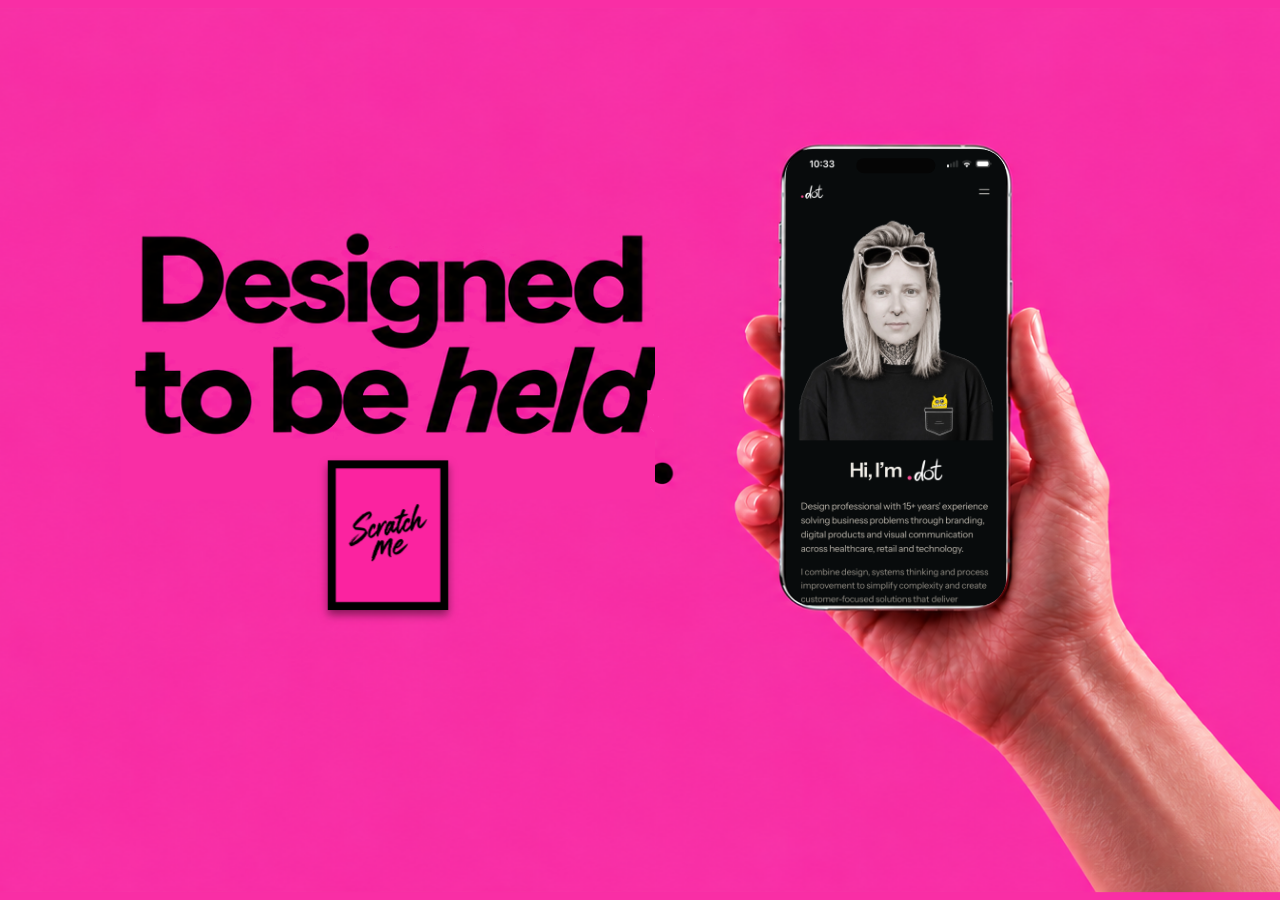
==== commit 5f7459d1: "Compose headline and scratch card as one left group Shift “Designed / to be held.” up in the desktop" ====
--- a/index.html
+++ b/index.html
@@ -16,7 +16,7 @@
     />
     <link rel="stylesheet" href="freedom/styles.css?v=about-42" />
     <link rel="stylesheet" href="about/theme.css?v=about-37" />
-    <link rel="stylesheet" href="desktop-gate/styles.css?v=gate-18" />
+    <link rel="stylesheet" href="desktop-gate/styles.css?v=gate-19" />
   </head>
   <body class="page-about">
     <div class="desktop-gate" aria-label="Open this portfolio on your phone">
@@ -703,6 +703,6 @@
 
     <script src="freedom/main.js?v=about-37" defer></script>
     <script src="about/about.js?v=about-37" defer></script>
-    <script src="desktop-gate/gate.js?v=gate-18" defer></script>
+    <script src="desktop-gate/gate.js?v=gate-19" defer></script>
   </body>
 </html>
--- a/desktop-gate/styles.css
+++ b/desktop-gate/styles.css
@@ -94,19 +94,21 @@
     pointer-events: none;
   }
 
-  /* Scratch / QR — centred under “Designed to be held.” */
+  /* Scratch / QR — third line of left composition under headline */
   .desktop-gate__qr-unit {
     position: absolute;
-    left: 35.8%;
-    top: 56.5%;
+    /* Horizontally centred under “Designed / to be held.” text block */
+    left: 34.85%;
+    /* ~28px under headline bottom (~48% of stage) */
+    top: 51.1%;
     z-index: 2;
     transform: translateX(-50%);
     background: transparent;
   }
 
   .scratch-card {
-    /* 75% of prior card width; height from sharp flat asset aspect */
-    --scratch-w: clamp(5.0625rem, 9.225vw, 6.75rem);
+    /* ~12% larger than prior 75%-size card; same aspect */
+    --scratch-w: clamp(5.67rem, 10.332vw, 7.56rem);
     --scratch-ratio: 1739 / 1404;
     --scratch-stroke: calc(var(--scratch-w) * 0.055);
     --scratch-radius: 0;
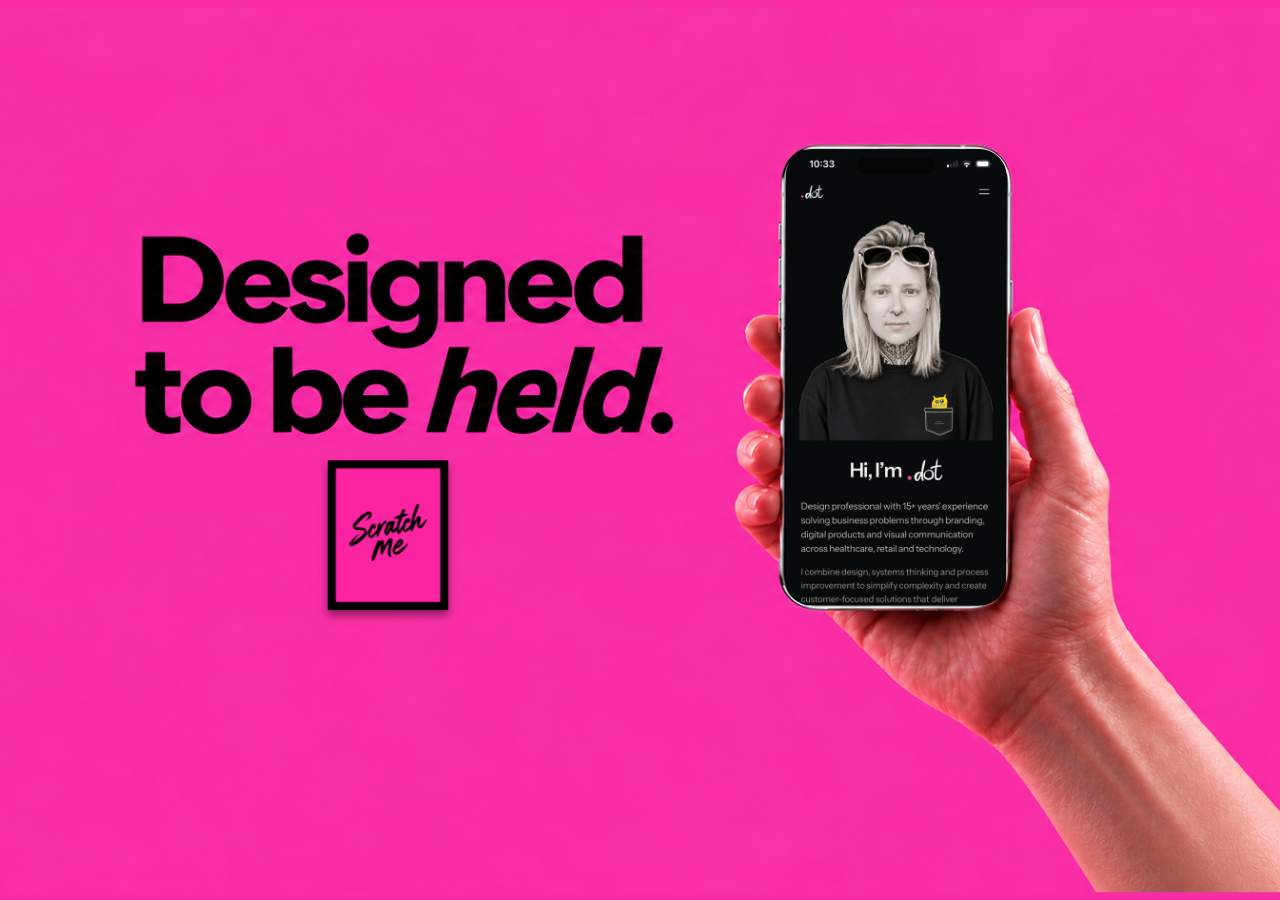
==== commit 29138bc1: "Fix clipped held. after headline shift Re-extract and re-shift the desktop gate headline with a wide" ====
--- a/index.html
+++ b/index.html
@@ -16,7 +16,7 @@
     />
     <link rel="stylesheet" href="freedom/styles.css?v=about-42" />
     <link rel="stylesheet" href="about/theme.css?v=about-37" />
-    <link rel="stylesheet" href="desktop-gate/styles.css?v=gate-19" />
+    <link rel="stylesheet" href="desktop-gate/styles.css?v=gate-20" />
   </head>
   <body class="page-about">
     <div class="desktop-gate" aria-label="Open this portfolio on your phone">
@@ -703,6 +703,6 @@
 
     <script src="freedom/main.js?v=about-37" defer></script>
     <script src="about/about.js?v=about-37" defer></script>
-    <script src="desktop-gate/gate.js?v=gate-19" defer></script>
+    <script src="desktop-gate/gate.js?v=gate-20" defer></script>
   </body>
 </html>
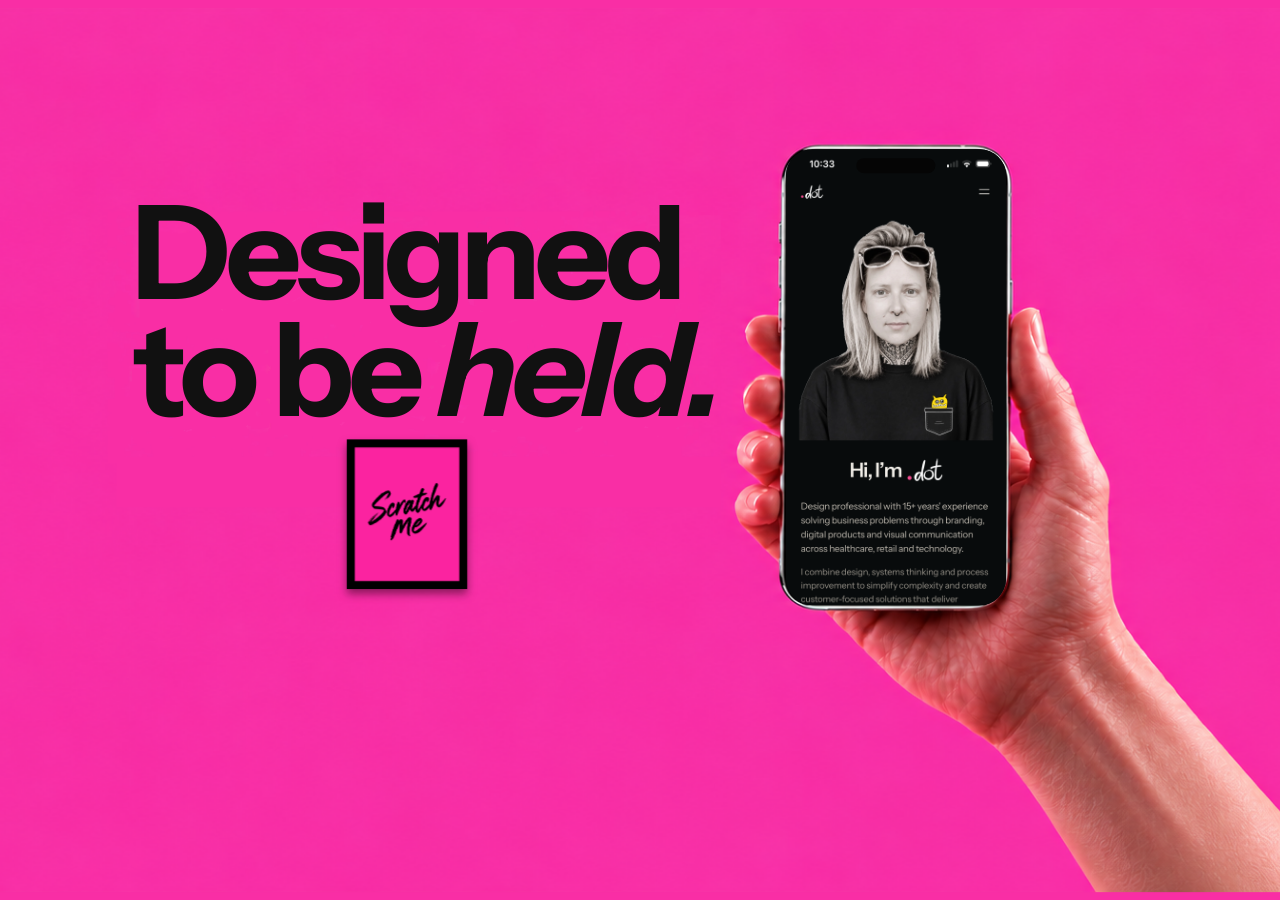
==== commit 693bc09f: "Animate Designed to be held. as HTML on the desktop gate Remove the baked headline from the gate bac" ====
--- a/index.html
+++ b/index.html
@@ -11,24 +11,31 @@
     <link rel="preconnect" href="https://fonts.googleapis.com" />
     <link rel="preconnect" href="https://fonts.gstatic.com" crossorigin />
     <link
-      href="https://fonts.googleapis.com/css2?family=Caveat:wght@600&family=Instrument+Sans:ital,wght@0,400;0,500;0,600;0,700;1,400&display=swap"
+      href="https://fonts.googleapis.com/css2?family=Caveat:wght@600&family=Instrument+Sans:ital,wght@0,400;0,500;0,600;0,700;1,400;1,700&display=swap"
       rel="stylesheet"
     />
     <link rel="stylesheet" href="freedom/styles.css?v=about-42" />
     <link rel="stylesheet" href="about/theme.css?v=about-37" />
-    <link rel="stylesheet" href="desktop-gate/styles.css?v=gate-20" />
+    <link rel="stylesheet" href="desktop-gate/styles.css?v=gate-21" />
   </head>
   <body class="page-about">
     <div class="desktop-gate" aria-label="Open this portfolio on your phone">
       <div class="desktop-gate__stage">
         <img
           class="desktop-gate__bg"
-          src="desktop-gate/images/desktop-mobile-gate-bg.png"
+          src="desktop-gate/images/desktop-mobile-gate-bg.png?v=gate-21"
           alt=""
           width="1721"
           height="914"
           decoding="async"
         />
+        <h1 class="desktop-gate__headline" aria-label="Designed to be held.">
+          <span class="desktop-gate__line desktop-gate__line--designed">Designed</span>
+          <span class="desktop-gate__line desktop-gate__line--second">
+            <span class="desktop-gate__word desktop-gate__word--tobe">to be</span>
+            <span class="desktop-gate__word desktop-gate__word--held">held.</span>
+          </span>
+        </h1>
         <div class="desktop-gate__screen" aria-hidden="true">
           <img
             class="desktop-gate__screen-img"
@@ -703,6 +710,6 @@
 
     <script src="freedom/main.js?v=about-37" defer></script>
     <script src="about/about.js?v=about-37" defer></script>
-    <script src="desktop-gate/gate.js?v=gate-20" defer></script>
+    <script src="desktop-gate/gate.js?v=gate-21" defer></script>
   </body>
 </html>
--- a/desktop-gate/styles.css
+++ b/desktop-gate/styles.css
@@ -60,6 +60,96 @@
     background: transparent;
   }
 
+  /* HTML headline — replaces baked-in PNG text (preview) */
+  .desktop-gate__headline {
+    position: absolute;
+    /* Slightly left + down from last preview; keep large size */
+    left: 19.5%;
+    top: 21%;
+    z-index: 2;
+    margin: 0;
+    padding: 0;
+    color: #111111;
+    font-family: "Instrument Sans", system-ui, sans-serif;
+    font-weight: 700;
+    font-size: clamp(4.6rem, 10.2vw, 8.6rem);
+    line-height: 0.9;
+    letter-spacing: -0.045em;
+    text-align: left;
+    pointer-events: none;
+    user-select: none;
+  }
+
+  .desktop-gate__line {
+    display: block;
+  }
+
+  .desktop-gate__line--second {
+    display: block;
+    white-space: nowrap;
+  }
+
+  .desktop-gate__word--tobe {
+    font-style: normal;
+    font-weight: 700;
+  }
+
+  .desktop-gate__word--held {
+    font-style: italic;
+    font-weight: 700;
+  }
+
+  /* Staggered entrance — page starts with phone only */
+  .desktop-gate__line--designed {
+    opacity: 0;
+    transform: translateY(-1.15em);
+    animation: gateDesignedIn 0.85s cubic-bezier(0.22, 1, 0.36, 1) 0.35s forwards;
+  }
+
+  .desktop-gate__word--tobe {
+    display: inline-block;
+    opacity: 0;
+    transform: translateX(-1.4em);
+    animation: gateTobeIn 0.75s cubic-bezier(0.22, 1, 0.36, 1) 1.05s forwards;
+  }
+
+  .desktop-gate__word--held {
+    display: inline-block;
+    opacity: 0;
+    animation: gateHeldIn 1.35s ease-out 1.65s forwards;
+  }
+
+  @keyframes gateDesignedIn {
+    from {
+      opacity: 0;
+      transform: translateY(-1.15em);
+    }
+    to {
+      opacity: 1;
+      transform: translateY(0);
+    }
+  }
+
+  @keyframes gateTobeIn {
+    from {
+      opacity: 0;
+      transform: translateX(-1.4em);
+    }
+    to {
+      opacity: 1;
+      transform: translateX(0);
+    }
+  }
+
+  @keyframes gateHeldIn {
+    from {
+      opacity: 0;
+    }
+    to {
+      opacity: 1;
+    }
+  }
+
   /* Phone display — percentages from desktop-mobile-gate-bg.png (1721×914) */
   .desktop-gate__screen {
     position: absolute;
@@ -94,16 +184,35 @@
     pointer-events: none;
   }
 
-  /* Scratch / QR — third line of left composition under headline */
+  /* Scratch / QR — directly under the headline (first composition spacing) */
   .desktop-gate__qr-unit {
     position: absolute;
-    /* Horizontally centred under “Designed / to be held.” text block */
-    left: 34.85%;
-    /* ~28px under headline bottom (~48% of stage) */
-    top: 51.1%;
-    z-index: 2;
+    /* Horizontally centred under the headline block */
+    left: 36%;
+    /* ~28px under “to be held.” */
+    top: 48.8%;
+    z-index: 3;
     transform: translateX(-50%);
     background: transparent;
+    /* Appears only after “held.” finishes fading in */
+    opacity: 0;
+    pointer-events: none;
+    animation: gateScratchIn 0.75s ease-out 3.15s forwards;
+  }
+
+  .desktop-gate__qr-unit.is-visible {
+    pointer-events: auto;
+  }
+
+  @keyframes gateScratchIn {
+    from {
+      opacity: 0;
+      transform: translateX(-50%) translateY(0.6rem);
+    }
+    to {
+      opacity: 1;
+      transform: translateX(-50%) translateY(0);
+    }
   }
 
   .scratch-card {
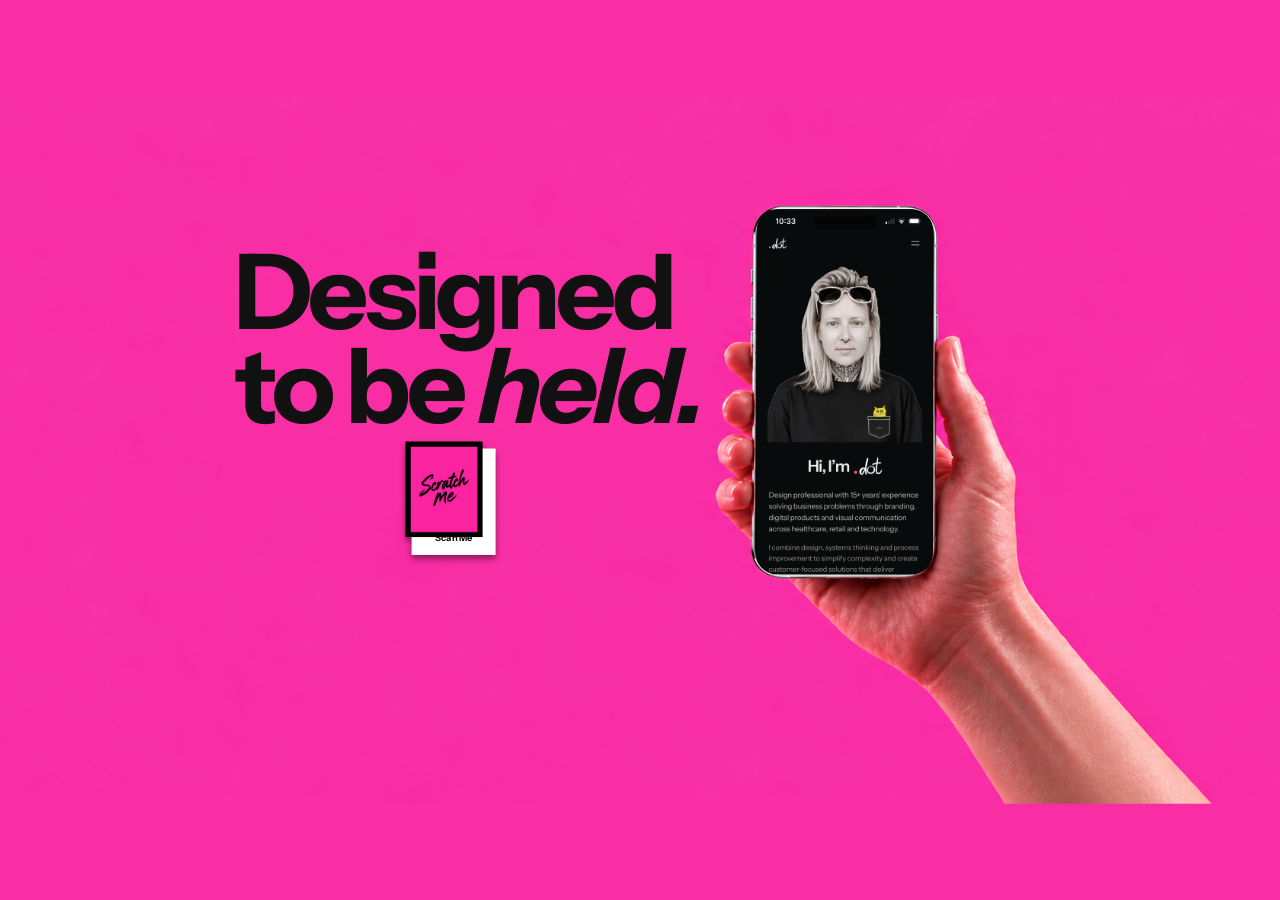
==== commit c589f4dc: "Scale desktop gate stage to add viewport padding Shrink the full hand/phone/headline/scratch composi" ====
--- a/index.html
+++ b/index.html
@@ -16,14 +16,14 @@
     />
     <link rel="stylesheet" href="freedom/styles.css?v=about-42" />
     <link rel="stylesheet" href="about/theme.css?v=about-37" />
-    <link rel="stylesheet" href="desktop-gate/styles.css?v=gate-21" />
+    <link rel="stylesheet" href="desktop-gate/styles.css?v=gate-22" />
   </head>
   <body class="page-about">
     <div class="desktop-gate" aria-label="Open this portfolio on your phone">
       <div class="desktop-gate__stage">
         <img
           class="desktop-gate__bg"
-          src="desktop-gate/images/desktop-mobile-gate-bg.png?v=gate-21"
+          src="desktop-gate/images/desktop-mobile-gate-bg.png?v=gate-22"
           alt=""
           width="1721"
           height="914"
@@ -710,6 +710,6 @@
 
     <script src="freedom/main.js?v=about-37" defer></script>
     <script src="about/about.js?v=about-37" defer></script>
-    <script src="desktop-gate/gate.js?v=gate-21" defer></script>
+    <script src="desktop-gate/gate.js?v=gate-22" defer></script>
   </body>
 </html>
--- a/desktop-gate/styles.css
+++ b/desktop-gate/styles.css
@@ -41,7 +41,9 @@
     position: absolute;
     left: 50%;
     top: 50%;
-    transform: translate(-50%, -50%);
+    /* ~80% scale → more top/side padding in the viewport */
+    transform: translate(-50%, -50%) scale(0.8);
+    transform-origin: center center;
     width: min(120rem, 130vw);
     aspect-ratio: 1721 / 914;
     max-height: none;
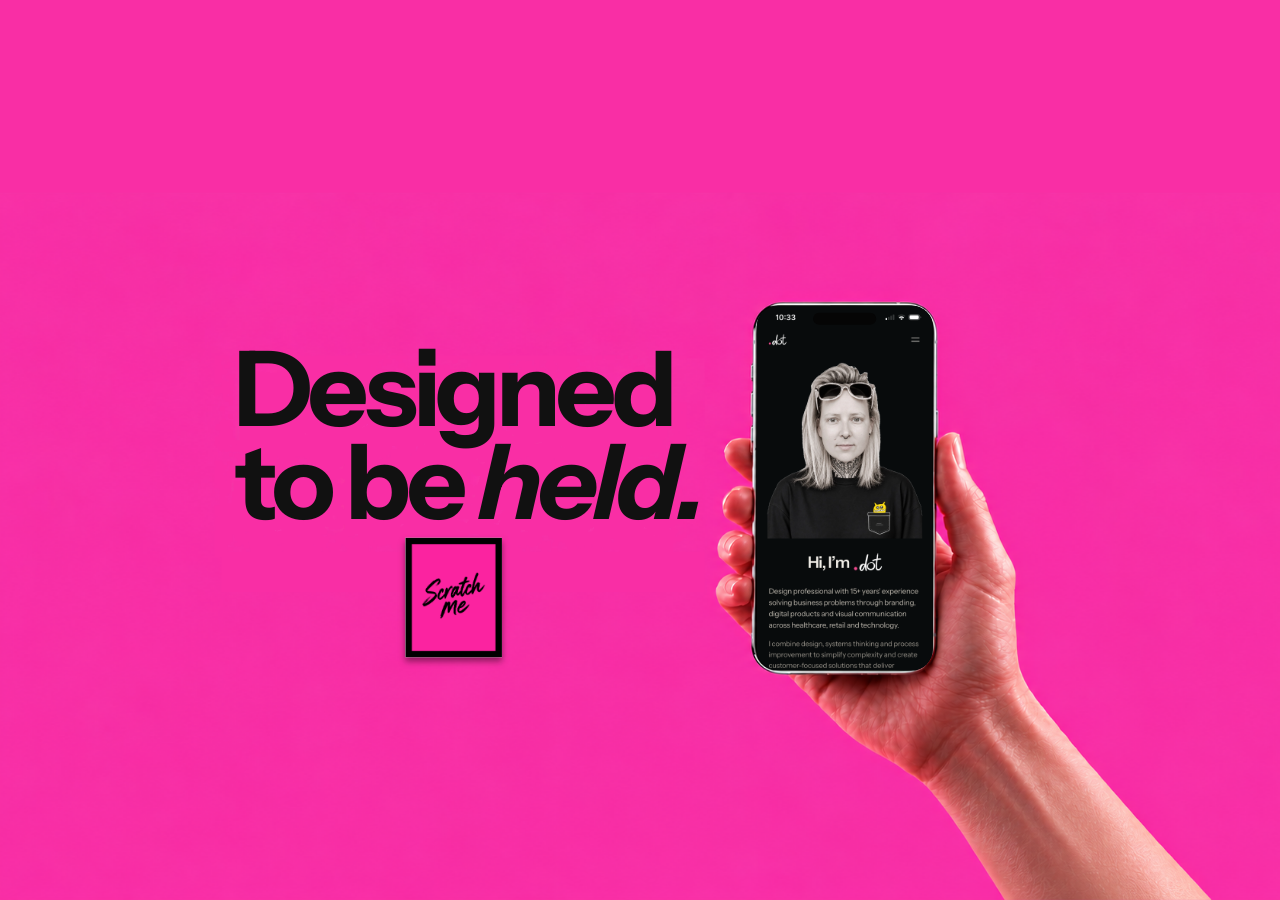
==== commit 5c5cf20e: "Pin gate arm to bottom and match scratch/QR card sizes Anchor the scaled stage to the viewport botto" ====
--- a/index.html
+++ b/index.html
@@ -16,14 +16,14 @@
     />
     <link rel="stylesheet" href="freedom/styles.css?v=about-42" />
     <link rel="stylesheet" href="about/theme.css?v=about-37" />
-    <link rel="stylesheet" href="desktop-gate/styles.css?v=gate-22" />
+    <link rel="stylesheet" href="desktop-gate/styles.css?v=gate-23" />
   </head>
   <body class="page-about">
     <div class="desktop-gate" aria-label="Open this portfolio on your phone">
       <div class="desktop-gate__stage">
         <img
           class="desktop-gate__bg"
-          src="desktop-gate/images/desktop-mobile-gate-bg.png?v=gate-22"
+          src="desktop-gate/images/desktop-mobile-gate-bg.png?v=gate-23"
           alt=""
           width="1721"
           height="914"
@@ -710,6 +710,6 @@
 
     <script src="freedom/main.js?v=about-37" defer></script>
     <script src="about/about.js?v=about-37" defer></script>
-    <script src="desktop-gate/gate.js?v=gate-22" defer></script>
+    <script src="desktop-gate/gate.js?v=gate-23" defer></script>
   </body>
 </html>
--- a/desktop-gate/styles.css
+++ b/desktop-gate/styles.css
@@ -40,10 +40,11 @@
   .desktop-gate__stage {
     position: absolute;
     left: 50%;
-    top: 50%;
-    /* ~80% scale → more top/side padding in the viewport */
-    transform: translate(-50%, -50%) scale(0.8);
-    transform-origin: center center;
+    /* Pin arm to the bottom edge; keep ~80% scale for top padding */
+    bottom: 0;
+    top: auto;
+    transform: translateX(-50%) scale(0.8);
+    transform-origin: bottom center;
     width: min(120rem, 130vw);
     aspect-ratio: 1721 / 914;
     max-height: none;
@@ -232,7 +233,7 @@
     padding: 0;
     margin: 0;
     border-radius: 0;
-    overflow: visible;
+    overflow: hidden;
     /* Matching soft shadow — pre-scratch (follows PNG alpha) */
     filter: drop-shadow(0 5px 4px rgba(40, 5, 25, 0.52));
     box-shadow: none;
@@ -248,16 +249,13 @@
   }
 
   /*
-    White QR reveal — fills the pink area inside the asset’s black border.
-    Sharp corners; QR + Scan Me sized to the proportions reference.
+    White QR reveal — same outer footprint as the pink scratch overlay
+    (no inset peek). Sharp corners; QR + Scan Me from proportions ref.
   */
   .scratch-card__face {
     position: absolute;
     z-index: 0;
-    top: 5.58%;
-    right: 6.91%;
-    bottom: 5.58%;
-    left: 6.91%;
+    inset: 0;
     display: flex;
     flex-direction: column;
     align-items: center;
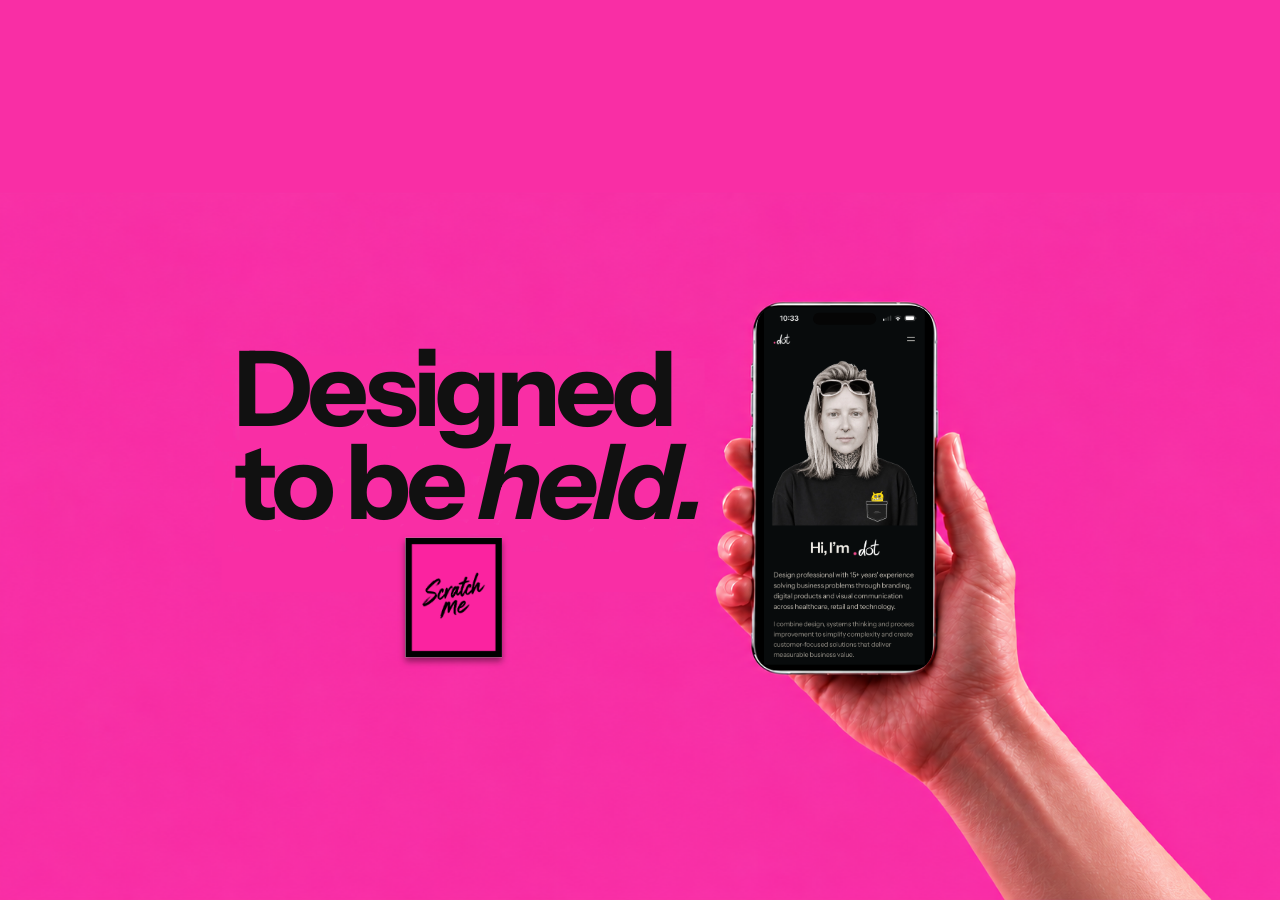
==== commit 376cc15a: "Inset About screenshot inside the phone screen Scale the overlaid About image slightly so black side" ====
--- a/index.html
+++ b/index.html
@@ -16,14 +16,14 @@
     />
     <link rel="stylesheet" href="freedom/styles.css?v=about-42" />
     <link rel="stylesheet" href="about/theme.css?v=about-37" />
-    <link rel="stylesheet" href="desktop-gate/styles.css?v=gate-23" />
+    <link rel="stylesheet" href="desktop-gate/styles.css?v=gate-24" />
   </head>
   <body class="page-about">
     <div class="desktop-gate" aria-label="Open this portfolio on your phone">
       <div class="desktop-gate__stage">
         <img
           class="desktop-gate__bg"
-          src="desktop-gate/images/desktop-mobile-gate-bg.png?v=gate-23"
+          src="desktop-gate/images/desktop-mobile-gate-bg.png?v=gate-24"
           alt=""
           width="1721"
           height="914"
@@ -710,6 +710,6 @@
 
     <script src="freedom/main.js?v=about-37" defer></script>
     <script src="about/about.js?v=about-37" defer></script>
-    <script src="desktop-gate/gate.js?v=gate-23" defer></script>
+    <script src="desktop-gate/gate.js?v=gate-24" defer></script>
   </body>
 </html>
--- a/desktop-gate/styles.css
+++ b/desktop-gate/styles.css
@@ -164,12 +164,17 @@
     border-radius: 12% / 5.8%;
     background: #000;
     pointer-events: none;
+    display: flex;
+    justify-content: center;
+    align-items: flex-start;
   }
 
   .desktop-gate__screen-img {
     display: block;
-    width: 100%;
-    height: 100%;
+    /* Slightly inset so About content has black side margins like a real phone */
+    width: 91%;
+    height: 98%;
+    margin-top: 1%;
     object-fit: cover;
     object-position: top center;
     filter: none;
